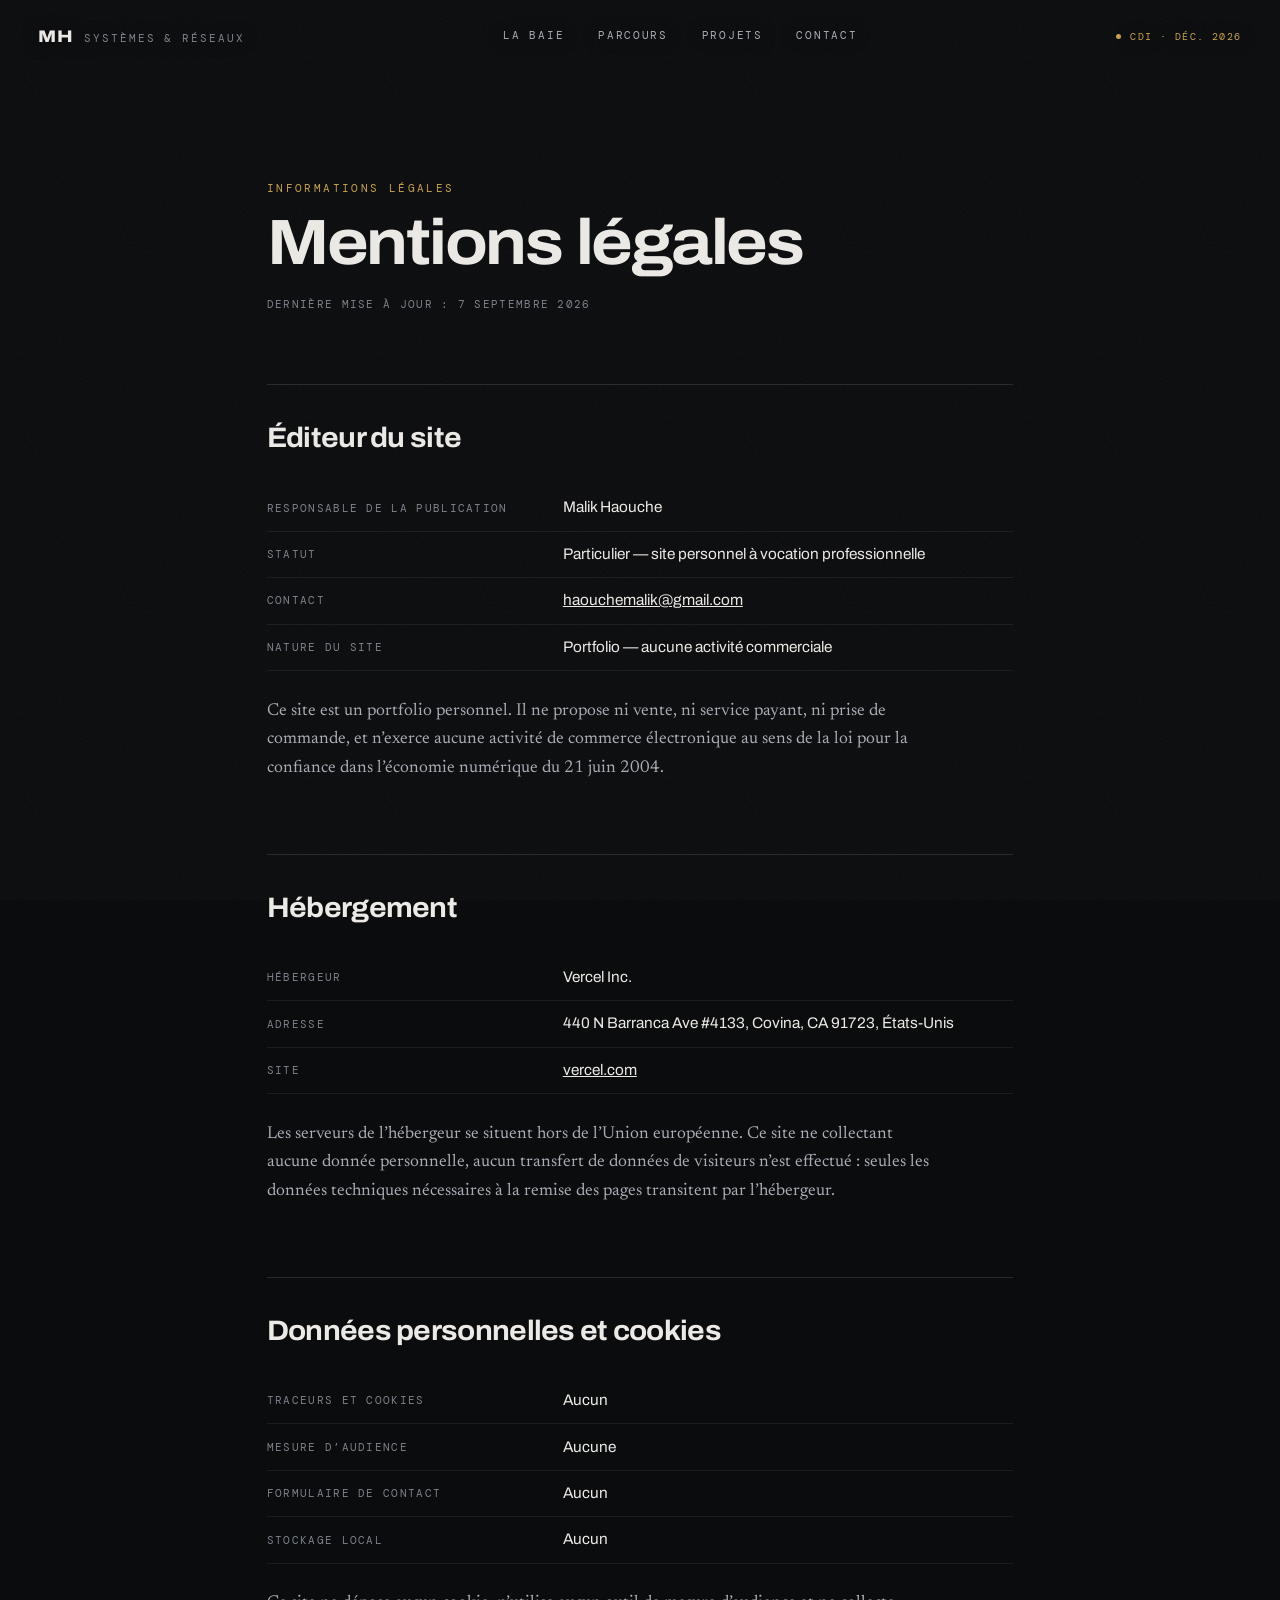
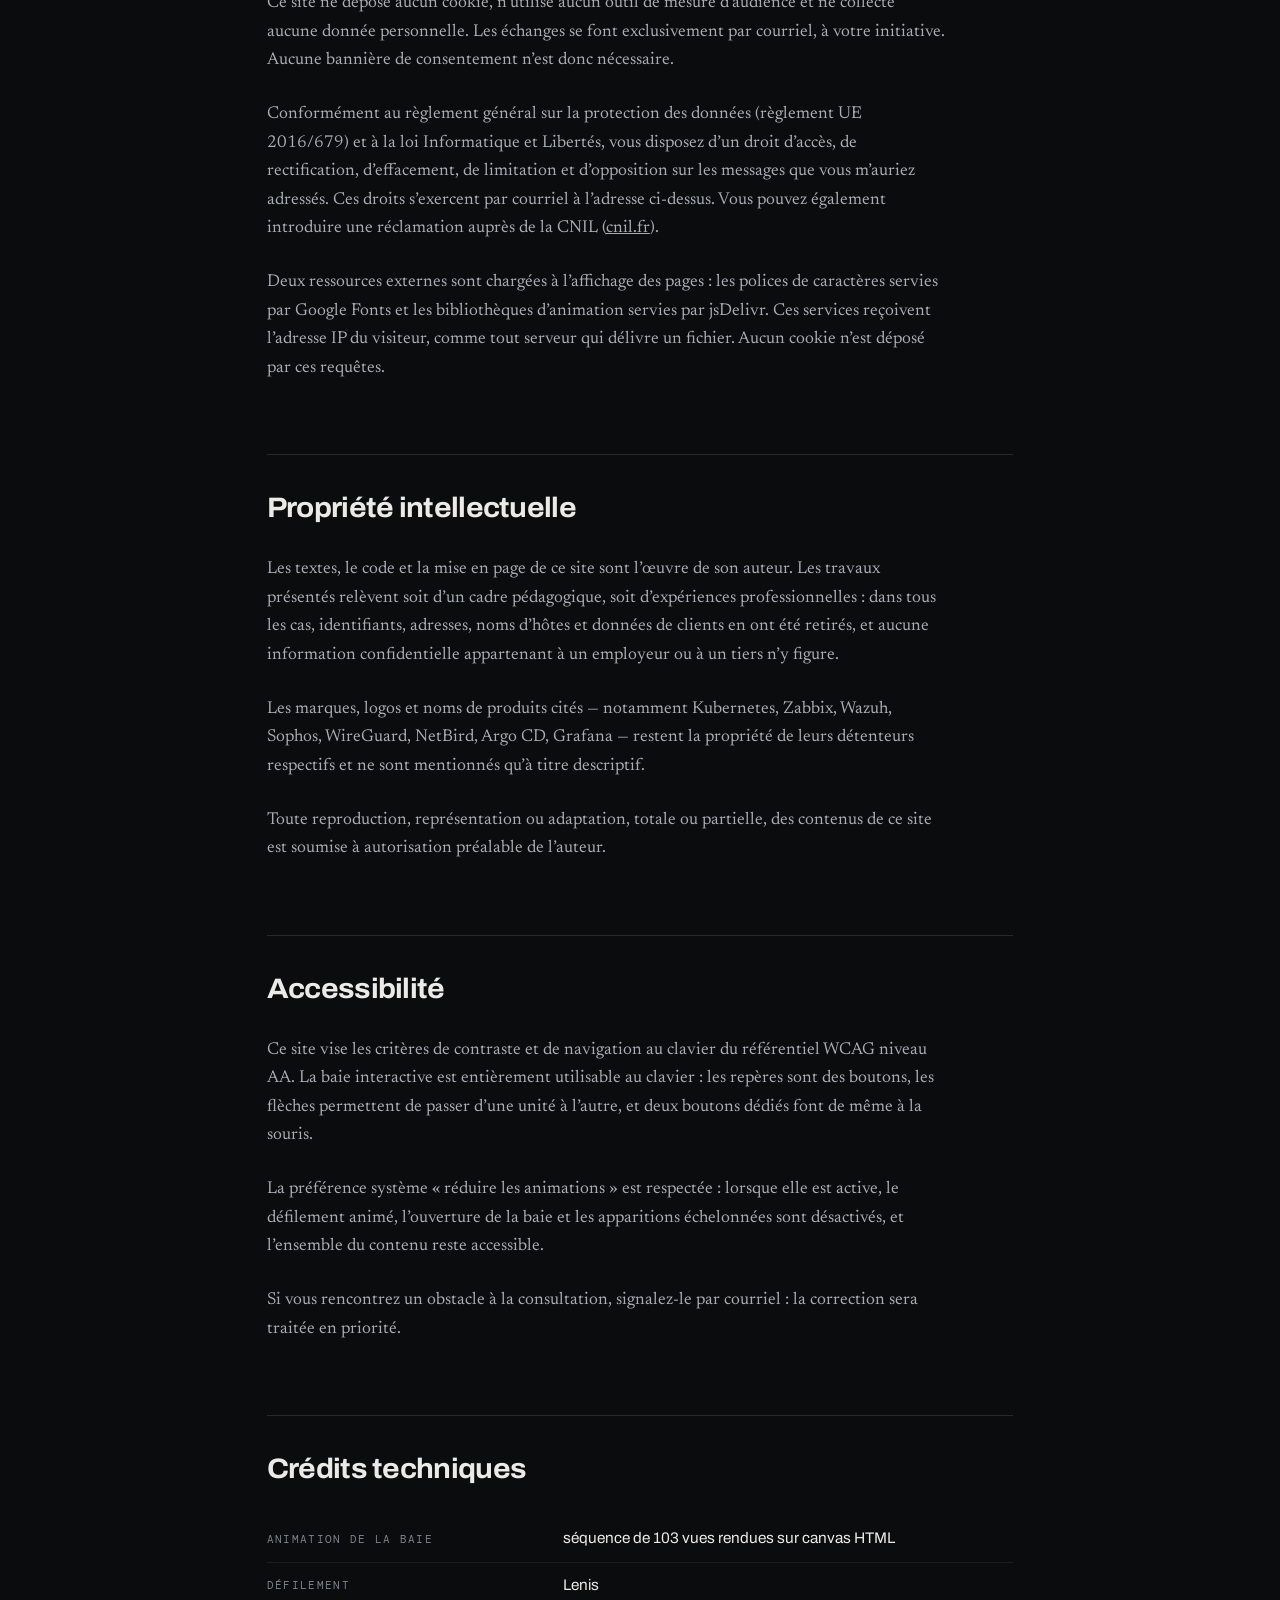
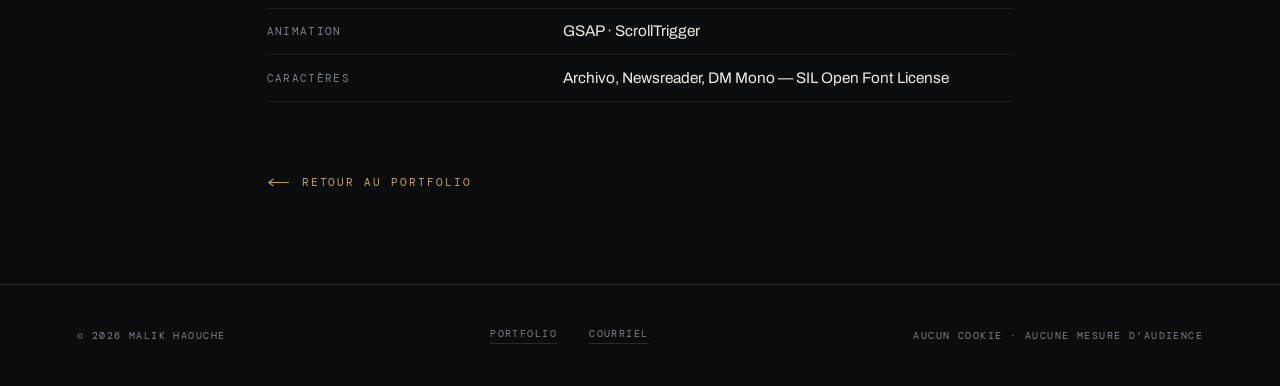
==== mentions-legales.html @ d9f3cfeb "portefolio" ====
<!DOCTYPE html>
<html lang="fr">
<head>
<meta charset="utf-8">
<meta name="viewport" content="width=device-width, initial-scale=1">
<title>Mentions légales — Malik Haouche</title>
<meta name="description" content="Mentions légales, hébergement, données personnelles, propriété intellectuelle et accessibilité du portfolio de Malik Haouche.">
<meta name="theme-color" content="#0B0C0E">
<meta name="robots" content="index, follow">

<link rel="preconnect" href="https://fonts.googleapis.com">
<link rel="preconnect" href="https://fonts.gstatic.com" crossorigin>
<link href="https://fonts.googleapis.com/css2?family=Archivo:wdth,wght@62..125,400..800&family=DM+Mono:wght@300;400;500&family=Newsreader:ital,opsz,wght@0,6..72,300..500;1,6..72,300..400&display=swap" rel="stylesheet">
<link rel="stylesheet" href="css/style.css">
</head>
<body>

<header class="site-header">
  <a class="logo" href="index.html">
    <span class="logo-mark">MH</span>
    <span class="logo-text">Systèmes &amp; réseaux</span>
  </a>
  <nav class="site-nav">
    <a href="index.html#baie">La baie</a>
    <a href="index.html#parcours">Parcours</a>
    <a href="index.html#projets">Projets</a>
    <a href="index.html#contact">Contact</a>
  </nav>
  <span class="availability"><i></i>CDI · déc.&nbsp;2026</span>
</header>

<main class="legal-page">
  <span class="section-label">Informations légales</span>
  <h1 class="legal-title">Mentions légales</h1>
  <p class="legal-updated">Dernière mise à jour : 7 septembre 2026</p>

  <section class="legal-block" id="editeur">
    <h2>Éditeur du site</h2>
    <dl class="legal-rows">
      <div><dt>Responsable de la publication</dt><dd>Malik Haouche</dd></div>
      <div><dt>Statut</dt><dd>Particulier — site personnel à vocation professionnelle</dd></div>
      <div><dt>Contact</dt><dd><a href="mailto:haouchemalik@gmail.com">haouchemalik@gmail.com</a></dd></div>
      <div><dt>Nature du site</dt><dd>Portfolio — aucune activité commerciale</dd></div>
    </dl>
    <p>
      Ce site est un portfolio personnel. Il ne propose ni vente, ni service
      payant, ni prise de commande, et n’exerce aucune activité de commerce
      électronique au sens de la loi pour la confiance dans l’économie
      numérique du 21 juin 2004.
    </p>
  </section>

  <!-- À CORRIGER SI VOUS N'HÉBERGEZ PAS SUR VERCEL : la loi impose de
       nommer l'hébergeur réel, avec sa raison sociale et son adresse. -->
  <section class="legal-block" id="hebergement">
    <h2>Hébergement</h2>
    <dl class="legal-rows">
      <div><dt>Hébergeur</dt><dd>Vercel Inc.</dd></div>
      <div><dt>Adresse</dt><dd>440 N Barranca Ave #4133, Covina, CA 91723, États-Unis</dd></div>
      <div><dt>Site</dt><dd><a href="https://vercel.com" target="_blank" rel="noopener">vercel.com</a></dd></div>
    </dl>
    <p>
      Les serveurs de l’hébergeur se situent hors de l’Union européenne. Ce
      site ne collectant aucune donnée personnelle, aucun transfert de données
      de visiteurs n’est effectué : seules les données techniques nécessaires
      à la remise des pages transitent par l’hébergeur.
    </p>
  </section>

  <section class="legal-block" id="donnees">
    <h2>Données personnelles et cookies</h2>
    <dl class="legal-rows">
      <div><dt>Traceurs et cookies</dt><dd>Aucun</dd></div>
      <div><dt>Mesure d’audience</dt><dd>Aucune</dd></div>
      <div><dt>Formulaire de contact</dt><dd>Aucun</dd></div>
      <div><dt>Stockage local</dt><dd>Aucun</dd></div>
    </dl>
    <p>
      Ce site ne dépose aucun cookie, n’utilise aucun outil de mesure
      d’audience et ne collecte aucune donnée personnelle. Les échanges se font
      exclusivement par courriel, à votre initiative.
      Aucune bannière de consentement n’est donc nécessaire.
    </p>
    <p>
      Conformément au règlement général sur la protection des données
      (règlement UE 2016/679) et à la loi Informatique et Libertés, vous
      disposez d’un droit d’accès, de rectification, d’effacement, de
      limitation et d’opposition sur les messages que vous m’auriez adressés.
      Ces droits s’exercent par courriel à l’adresse ci-dessus. Vous pouvez
      également introduire une réclamation auprès de la CNIL
      (<a href="https://www.cnil.fr" target="_blank" rel="noopener">cnil.fr</a>).
    </p>
    <p>
      Deux ressources externes sont chargées à l’affichage des pages : les
      polices de caractères servies par Google Fonts et les bibliothèques
      d’animation servies par jsDelivr. Ces services reçoivent l’adresse IP du
      visiteur, comme tout serveur qui délivre un fichier. Aucun cookie n’est
      déposé par ces requêtes.
    </p>
  </section>

  <section class="legal-block" id="propriete">
    <h2>Propriété intellectuelle</h2>
    <p>
      Les textes, le code et la mise en page de ce site sont l’œuvre de son
      auteur. Les travaux présentés relèvent soit d’un cadre pédagogique, soit
      d’expériences professionnelles : dans tous les cas, identifiants,
      adresses, noms d’hôtes et données de clients en ont été retirés, et
      aucune information confidentielle appartenant à un employeur ou à un
      tiers n’y figure.
    </p>
    <p>
      Les marques, logos et noms de produits cités — notamment Kubernetes,
      Zabbix, Wazuh, Sophos, WireGuard, NetBird, Argo CD, Grafana — restent la
      propriété de leurs détenteurs respectifs et ne sont mentionnés qu’à
      titre descriptif.
    </p>
    <p>
      Toute reproduction, représentation ou adaptation, totale ou partielle,
      des contenus de ce site est soumise à autorisation préalable de l’auteur.
    </p>
  </section>

  <section class="legal-block" id="accessibilite">
    <h2>Accessibilité</h2>
    <p>
      Ce site vise les critères de contraste et de navigation au clavier du
      référentiel WCAG niveau AA. La baie interactive est entièrement
      utilisable au clavier : les repères sont des boutons, les flèches
      permettent de passer d’une unité à l’autre, et deux boutons dédiés font
      de même à la souris.
    </p>
    <p>
      La préférence système « réduire les animations » est respectée : lorsque
      elle est active, le défilement animé, l’ouverture de la baie et les
      apparitions échelonnées sont désactivés, et l’ensemble du contenu reste
      accessible.
    </p>
    <p>
      Si vous rencontrez un obstacle à la consultation, signalez-le par
      courriel : la correction sera traitée en priorité.
    </p>
  </section>

  <section class="legal-block" id="credits">
    <h2>Crédits techniques</h2>
    <dl class="legal-rows">
      <div><dt>Animation de la baie</dt><dd>séquence de 103 vues rendues sur canvas HTML</dd></div>
      <div><dt>Défilement</dt><dd>Lenis</dd></div>
      <div><dt>Animation</dt><dd>GSAP · ScrollTrigger</dd></div>
      <div><dt>Caractères</dt><dd>Archivo, Newsreader, DM Mono — SIL Open Font License</dd></div>
    </dl>
  </section>

  <a class="legal-back" href="index.html">
    <svg viewBox="0 0 24 10" width="22" height="9" aria-hidden="true">
      <path d="M24 5H2M7 1L2 5L7 9" fill="none" stroke="currentColor" stroke-width="1.3"/>
    </svg>
    Retour au portfolio
  </a>
</main>

<footer class="site-footer">
  <span>© 2026 Malik Haouche</span>
  <div class="footer-links">
    <a href="index.html">Portfolio</a>
    <a href="mailto:haouchemalik@gmail.com">Courriel</a>
  </div>
  <span>Aucun cookie · aucune mesure d’audience</span>
</footer>

<div class="grain" aria-hidden="true"></div>
</body>
</html>
---- css/style.css ----
/* ═══════════════════════════════════════════════════════════════════
   Malik Haouche — portfolio
   Direction : salle sombre, baie éclairée. Encre de nuit, laiton des
   poignées, typographie éditoriale suisse.

   Note de performance : aucun `mix-blend-mode` et aucun `clip-path`
   animé sur cette page. Les deux forcent le compositeur à refabriquer
   une couche plein écran à chaque image de défilement — c'était la
   cause principale des saccades. Tout ce qui bouge ici ne touche que
   `transform` et `opacity`.
   ═══════════════════════════════════════════════════════════════════ */

/* ── Jetons ──────────────────────────────────────────────────────────
   Les vues de la baie ne sont pas étalonnées à l'encodage : un gamma
   écraserait le détail. La vidéo est déjà tournée sur fond sombre, elle
   s'accorde donc telle quelle. Seul reste --scrim, le voile latéral qui
   rend le texte lisible par-dessus. Il est peint une fois, jamais
   pendant le défilement.                                               */
:root {
  --bg:        #0B0C0E;
  --bg-2:      #101317;
  --bg-3:      #171B20;

  --fg:        #ECEAE6;
  --fg-2:      #A9AEB6;
  --fg-3:      #7C828B;
  --rule:      rgba(236, 234, 230, .13);
  --rule-soft: rgba(236, 234, 230, .07);

  /* Laiton, pris sur les poignées et la grille de la baie */
  --brass:     #C9A24E;
  --brass-dim: rgba(201, 162, 78, .32);

  --marquee:   rgba(236, 234, 230, .055);
  --ghost:     rgba(236, 234, 230, .035);
  --hot-bg:    rgba(11, 12, 14, .55);
  --hot-line:  rgba(236, 234, 230, .45);
  --hot-fg:    #14100A;
  --grain-a:   .045;
  --scrim:     11, 12, 14;
  --head-shadow: 0 1px 16px rgba(0, 0, 0, .8);

  --font-display: 'Archivo', 'Helvetica Neue', Helvetica, sans-serif;
  --font-ui:      'Archivo', 'Helvetica Neue', Helvetica, sans-serif;
  --font-body:    'Newsreader', Georgia, 'Times New Roman', serif;
  --font-mono:    'DM Mono', ui-monospace, 'SFMono-Regular', Menlo, monospace;

  --ease: cubic-bezier(.16, 1, .3, 1);
}

* { box-sizing: border-box; }

html { -webkit-text-size-adjust: 100%; background: var(--bg); }

body {
  margin: 0;
  background: var(--bg);
  color: var(--fg);
  font-family: var(--font-ui);
  font-size: 16px;
  line-height: 1.5;
  overflow-x: hidden;
  -webkit-font-smoothing: antialiased;
}

body.is-loading { overflow: hidden; height: 100vh; }

img { max-width: 100%; display: block; }
a { color: inherit; }

::selection { background: var(--brass); color: var(--hot-fg); }

:focus-visible {
  outline: 2px solid var(--brass);
  outline-offset: 3px;
  border-radius: 1px;
}

/* Grain — sans blend mode : une simple couche à faible opacité coûte une
   composition, un blend en coûte une par image de défilement. */
.grain {
  position: fixed;
  inset: 0;
  z-index: 88;
  pointer-events: none;
  opacity: var(--grain-a);
  background-image: url("data:image/svg+xml,%3Csvg xmlns='http://www.w3.org/2000/svg' width='180' height='180'%3E%3Cfilter id='n'%3E%3CfeTurbulence type='fractalNoise' baseFrequency='.8' numOctaves='3'/%3E%3C/filter%3E%3Crect width='180' height='180' filter='url(%23n)'/%3E%3C/svg%3E");
}

/* ═══════════════════ Éléments typographiques partagés ═══════════════ */

.section-label {
  display: block;
  font-family: var(--font-mono);
  font-size: .68rem;
  font-weight: 400;
  letter-spacing: .22em;
  text-transform: uppercase;
  color: var(--brass);
}

.section-heading {
  margin: .55em 0 .5em;
  font-family: var(--font-display);
  font-variation-settings: 'wdth' 108;
  font-weight: 700;
  font-size: clamp(2.1rem, 3.5vw, 4.1rem);
  line-height: .98;
  letter-spacing: -.028em;
  text-wrap: balance;
  color: var(--fg);
}

.section-body {
  margin: 0;
  font-family: var(--font-body);
  font-size: clamp(1.02rem, 1.15vw, 1.28rem);
  line-height: 1.58;
  color: var(--fg-2);
  max-width: 34ch;
}

.section-meta {
  margin: 1.6em 0 0;
  font-family: var(--font-mono);
  font-size: .7rem;
  letter-spacing: .09em;
  line-height: 1.9;
  color: var(--fg-3);
}

/* ═══════════════════════════ LOADER ═══════════════════════════ */

#loader {
  position: fixed;
  inset: 0;
  z-index: 100;
  background: var(--bg);
  display: flex;
  align-items: flex-end;
  justify-content: center;
  padding: 0 6vw 12vh;
  transition: opacity .9s var(--ease), visibility .9s;
}
#loader.done { opacity: 0; visibility: hidden; }

.loader-inner { width: min(560px, 100%); }

.loader-brand { display: flex; flex-direction: column; gap: .35rem; margin-bottom: 2.4rem; }
.loader-name {
  font-family: var(--font-display);
  font-variation-settings: 'wdth' 115;
  font-weight: 700;
  font-size: clamp(2rem, 5vw, 3.4rem);
  letter-spacing: -.03em;
  line-height: 1;
}
.loader-role {
  font-family: var(--font-mono);
  font-size: .7rem;
  letter-spacing: .2em;
  text-transform: uppercase;
  color: var(--fg-3);
}

.loader-track { height: 1px; background: var(--rule); overflow: hidden; }
#loader-bar { height: 100%; width: 0%; background: var(--brass); transition: width .25s linear; }

.loader-status {
  display: flex;
  justify-content: space-between;
  margin-top: .9rem;
  font-family: var(--font-mono);
  font-size: .66rem;
  letter-spacing: .16em;
  text-transform: uppercase;
  color: var(--fg-3);
}

/* ═══════════════════════════ HEADER ═══════════════════════════ */

#progress-rail {
  position: fixed;
  top: 0; left: 0; right: 0;
  height: 2px;
  z-index: 70;
  pointer-events: none;
}
#progress-fill {
  height: 100%;
  width: 100%;
  background: var(--brass);
  transform: scaleX(0);
  transform-origin: left;
}

.site-header {
  position: fixed;
  top: 0; left: 0; right: 0;
  z-index: 60;
  display: flex;
  align-items: center;
  justify-content: space-between;
  gap: 2rem;
  padding: 1.5rem 3vw;
  color: var(--fg);
  text-shadow: var(--head-shadow);
}

.logo { display: flex; align-items: baseline; gap: .7rem; text-decoration: none; }
.logo-mark {
  font-family: var(--font-display);
  font-variation-settings: 'wdth' 118;
  font-weight: 800;
  font-size: 1.05rem;
  letter-spacing: .02em;
}
.logo-text {
  font-family: var(--font-mono);
  font-size: .66rem;
  letter-spacing: .18em;
  text-transform: uppercase;
  color: var(--fg-3);
}

.site-nav { display: flex; gap: 2.1rem; }
.site-nav a {
  position: relative;
  font-family: var(--font-mono);
  font-size: .68rem;
  letter-spacing: .16em;
  text-transform: uppercase;
  text-decoration: none;
  color: var(--fg-2);
  padding-bottom: 3px;
  transition: color .4s var(--ease);
}
.site-nav a::after {
  content: '';
  position: absolute;
  left: 0; bottom: 0;
  width: 100%;
  height: 1px;
  background: var(--brass);
  transform: scaleX(0);
  transform-origin: right;
  transition: transform .5s var(--ease);
}
.site-nav a:hover,
.site-nav a.active { color: var(--fg); }
.site-nav a:hover::after,
.site-nav a.active::after { transform: scaleX(1); transform-origin: left; }

.availability {
  display: flex;
  align-items: center;
  gap: .55rem;
  font-family: var(--font-mono);
  font-size: .64rem;
  letter-spacing: .14em;
  text-transform: uppercase;
  color: var(--brass);
  white-space: nowrap;
}
.availability i {
  width: 5px; height: 5px;
  border-radius: 50%;
  background: currentColor;
  animation: pulse 2.6s var(--ease) infinite;
}
@keyframes pulse { 0%, 100% { opacity: 1; } 50% { opacity: .25; } }

/* ═══════════════════════════ HERO ═══════════════════════════ */

.hero-standalone {
  position: fixed;
  inset: 0;
  z-index: 45;
  background: var(--bg);
  display: flex;
  flex-direction: column;
  justify-content: center;
  padding: 0 6vw;
  will-change: opacity;
}

.hero-grid {
  position: absolute;
  inset: 0;
  pointer-events: none;
  background-image:
    linear-gradient(to right, var(--rule-soft) 1px, transparent 1px),
    linear-gradient(to bottom, var(--rule-soft) 1px, transparent 1px);
  background-size: 8.333vw 8.333vw;
  mask-image: radial-gradient(120% 90% at 50% 45%, #000 22%, transparent 76%);
  -webkit-mask-image: radial-gradient(120% 90% at 50% 45%, #000 22%, transparent 76%);
}

.hero-inner { position: relative; max-width: 1500px; width: 100%; margin: 0 auto; }
.hero-label { margin-bottom: 2.2rem; }

.hero-heading {
  margin: 0;
  font-family: var(--font-display);
  font-variation-settings: 'wdth' 116;
  font-weight: 800;
  font-size: clamp(2.4rem, 10.6vw, 10.5rem);
  line-height: .86;
  letter-spacing: -.045em;
}
.hero-line { display: block; white-space: nowrap; }
.hero-line-accent .hero-word > span { color: var(--brass); }

/* Le rideau qui masque le mot avant qu'il ne monte. Avec une interligne de
   .86, la boîte est plus courte que les glyphes : on la rouvre en padding et
   on la referme en marge négative, sinon accents et jambages sont rognés. */
.hero-word {
  display: inline-block;
  overflow: hidden;
  vertical-align: bottom;
  padding: .18em 0 .20em;
  margin: -.18em 0 -.20em;
}
/* margin-left uniforme plutôt que `+` (sélecteur de frère adjacent) : un
   <wbr> s'intercale entre les mots pour permettre un retour à la ligne sur
   petit écran, ce qui casse l'adjacence directe et annulerait l'espace. */
.hero-word { margin-left: .22em; }
.hero-line .hero-word:first-child { margin-left: 0; }
.hero-word > span { display: inline-block; }

.hero-tagline {
  margin: 2.6rem 0 0;
  max-width: 48ch;
  font-family: var(--font-body);
  font-size: clamp(1.05rem, 1.35vw, 1.42rem);
  line-height: 1.55;
  color: var(--fg-2);
}

.hero-foot {
  display: flex;
  flex-wrap: wrap;
  gap: 2.4rem;
  margin-top: 3rem;
  padding-top: 1.2rem;
  border-top: 1px solid var(--rule);
}
.hero-meta {
  font-family: var(--font-mono);
  font-size: .68rem;
  letter-spacing: .14em;
  text-transform: uppercase;
  color: var(--fg-3);
}

.scroll-cue {
  position: absolute;
  right: 6vw;
  bottom: 6vh;
  display: flex;
  flex-direction: column;
  align-items: center;
  gap: .9rem;
  color: var(--fg-3);
}
.scroll-cue span {
  font-family: var(--font-mono);
  font-size: .62rem;
  letter-spacing: .2em;
  text-transform: uppercase;
  writing-mode: vertical-rl;
}
.scroll-cue svg { animation: cue 2.8s var(--ease) infinite; }
@keyframes cue {
  0%, 100% { transform: translateY(0); opacity: .45; }
  50%      { transform: translateY(7px); opacity: 1; }
}

/* ═══════════════════════════ CANVAS ═══════════════════════════ */

/* La vidéo est en 16/9 et cadrée serré : le sujet touche les bords, il n'y
   a plus de marge où faire tenir du texte. La scène remplit donc la page
   en « cover », et la lisibilité vient du voile latéral ci-dessous plutôt
   que d'une zone laissée vide. */
/* La vidéo a son propre mur de studio, mesuré autour de #1E2027 : plus
   clair que la page. Il s'arrêtait net au bord du cadre et dessinait un
   rectangle. Plutôt que de le rogner — le sujet touche presque les bords —
   on fait monter le fond de la page à sa rencontre, puis on le dissout sur
   toute la largeur de l'écran. Le plateau jusqu'à 34 % maintient le ton
   jusqu'au bord de la scène, exactement là où se joue le raccord. */
.canvas-wrap {
  position: fixed;
  inset: 0;
  z-index: 10;
  overflow: hidden;
  background:
    radial-gradient(52% 82% at 50% 47%,
      rgba(34, 37, 45, .92) 0%,
      rgba(34, 37, 45, .86) 34%,
      rgba(34, 37, 45, .45) 62%,
      rgba(34, 37, 45, 0) 100%),
    var(--bg);
  opacity: 0;
  transform: scale(1.07);
  will-change: opacity, transform;
}
.canvas-wrap.off { visibility: hidden; }

/* La vidéo est de nouveau verticale : la baie occupe le tiers central de
   l'écran et laisse deux couloirs libres, où vit le texte. C'est la
   géométrie d'origine.

   Elle est affichée bien plus PETITE que sa définition native — 716 px de
   source pour ~483 px à l'écran sur 1600 — donc en réduction franche.
   Une réduction reste toujours nette ; c'est le réglage à préserver. */
.canvas-stage {
  position: absolute;
  top: 50%;
  left: 50%;
  transform: translate(-50%, -50%);
  height: 96vh;
  width: auto;
  aspect-ratio: 716 / 1280;
  /* Le fond de la vidéo (#0E0F14 → #3B383E) est celui de la page : un
     simple fondu des bords suffit à l'y poser, sans halo ni voile. */
  mask-image:
    linear-gradient(to right,  transparent 0, #000 13%, #000 87%, transparent 100%),
    linear-gradient(to bottom, transparent 0, #000 7%, #000 93%, transparent 100%);
  mask-composite: intersect;
  -webkit-mask-image:
    linear-gradient(to right,  transparent 0, #000 13%, #000 87%, transparent 100%),
    linear-gradient(to bottom, transparent 0, #000 7%, #000 93%, transparent 100%);
  -webkit-mask-composite: source-in;
}

/* Vignette légère : elle assoit la scène sans rien masquer. */
.canvas-stage::after {
  content: '';
  position: absolute;
  inset: 0;
  pointer-events: none;
  background: radial-gradient(96% 90% at 50% 48%,
    rgba(var(--scrim), 0) 62%,
    rgba(var(--scrim), .38) 100%);
}

#canvas { display: block; width: 100%; height: 100%; }

#dark-overlay {
  position: fixed;
  inset: 0;
  z-index: 20;
  background: var(--bg);
  opacity: 0;
  pointer-events: none;
  will-change: opacity;
}
#dark-overlay.off { visibility: hidden; }

/* ═══════════════════════════ MARQUEE ═══════════════════════════ */

/* Placés hors de la bande centrale : le texte des sections est centré
   verticalement, les bandeaux vivent au-dessus et en dessous de lui. */
.marquee-wrap {
  position: fixed;
  top: 4%;
  left: 0;
  z-index: 15;
  width: 100%;
  overflow: hidden;
  opacity: 0;
  pointer-events: none;
  white-space: nowrap;
}
.marquee-low { top: auto; bottom: 4%; }
.marquee-text {
  display: inline-block;
  font-family: var(--font-display);
  font-variation-settings: 'wdth' 120;
  font-weight: 800;
  /* Assez petit pour qu'un cycle entier tienne à l'écran : à 10vw on
     ne lisait qu'un fragment de la phrase. */
  font-size: 5.4vw;
  line-height: 1;
  letter-spacing: -.01em;
  text-transform: uppercase;
  color: var(--marquee);
  will-change: transform;
}
.marquee-wrap.off { visibility: hidden; }

/* ═══════════════════════ SECTIONS DE SCROLL ═══════════════════════ */

#scroll-container { position: relative; z-index: 30; height: 900vh; }

.scroll-section {
  position: absolute;
  left: 0;
  width: 100%;
  height: 100vh;
  display: flex;
  align-items: center;
  transform: translateY(-50%);
  pointer-events: none;
}
.scroll-section a { pointer-events: auto; }

/* Zones latérales : la baie occupe le tiers central de l'écran. */
.align-left  { padding-left: 6vw;  padding-right: 66vw; }
.align-right { padding-left: 66vw; padding-right: 6vw; text-align: right; }
.align-left  .section-inner,
.align-right .section-inner { max-width: 30vw; }
.align-right .section-body { margin-left: auto; }

/* Fenêtre peu large : la baie prend proportionnellement plus de place. */
@media (max-aspect-ratio: 3/2) {
  .align-left  { padding-right: 70vw; }
  .align-right { padding-left: 70vw; }
  .align-left .section-inner,
  .align-right .section-inner { max-width: 26vw; }
}

.cta-button {
  display: inline-flex;
  align-items: center;
  gap: .9rem;
  margin-top: 2.4rem;
  padding: .95rem 1.7rem;
  border: 1px solid var(--brass);
  border-radius: 999px;
  font-family: var(--font-mono);
  font-size: .7rem;
  letter-spacing: .18em;
  text-transform: uppercase;
  text-decoration: none;
  color: var(--brass);
  transition: background .45s var(--ease), color .45s var(--ease);
}
.cta-button:hover { background: var(--brass); color: var(--hot-fg); }
.cta-button svg { transition: transform .45s var(--ease); }
.cta-button:hover svg { transform: translateX(5px); }

/* ─── Repères chiffrés ─── */

.section-stats { flex-direction: column; justify-content: center; padding: 0 6vw; }
.stats-head { width: 100%; max-width: 1400px; margin: 0 auto 3.5rem; }

.stats-grid {
  width: 100%;
  max-width: 1400px;
  margin: 0 auto;
  display: grid;
  grid-template-columns: repeat(4, 1fr);
  gap: 3vw;
}
.stat {
  display: flex;
  flex-direction: column;
  gap: .8rem;
  padding-top: 1.4rem;
  border-top: 1px solid var(--rule);
}
.stat-number {
  font-family: var(--font-display);
  font-variation-settings: 'wdth' 112;
  font-weight: 700;
  font-size: clamp(3rem, 6.6vw, 7rem);
  line-height: .9;
  letter-spacing: -.04em;
  font-variant-numeric: tabular-nums;
  color: var(--brass);
}
.stat-label {
  font-family: var(--font-mono);
  font-size: .74rem;
  letter-spacing: .1em;
  text-transform: uppercase;
  color: var(--fg);
}
.stat-label em {
  display: block;
  margin-top: .7rem;
  font-family: var(--font-body);
  font-style: italic;
  font-size: .95rem;
  letter-spacing: 0;
  text-transform: none;
  line-height: 1.45;
  color: var(--fg-3);
}

/* ═══════════════════════════ PAGE ═══════════════════════════ */

#page { position: relative; z-index: 40; background: var(--bg); }

.chapter {
  position: relative;
  padding: 15vh 6vw;
  max-width: 1560px;
  margin: 0 auto;
}
.chapter-tight { padding-top: 11vh; }

.chapter-alt {
  max-width: none;
  background: var(--bg-2);
  border-top: 1px solid var(--rule-soft);
  border-bottom: 1px solid var(--rule-soft);
  padding-left: max(6vw, calc((100vw - 1560px) / 2 + 6vw));
  padding-right: max(6vw, calc((100vw - 1560px) / 2 + 6vw));
}

.chapter-head { max-width: 900px; margin-bottom: 6vh; }

.chapter-title {
  margin: .6rem 0 0;
  font-family: var(--font-display);
  font-variation-settings: 'wdth' 110;
  font-weight: 700;
  font-size: clamp(2.4rem, 6vw, 5.6rem);
  line-height: .95;
  letter-spacing: -.035em;
}

.chapter-lede {
  margin: 1.8rem 0 0;
  max-width: 52ch;
  font-family: var(--font-body);
  font-size: clamp(1.02rem, 1.25vw, 1.32rem);
  line-height: 1.6;
  color: var(--fg-2);
}

/* ═══════════════════ BAIE INTERACTIVE ═══════════════════ */

.rack-explorer {
  display: grid;
  grid-template-columns: minmax(0, 1fr) minmax(0, 1fr);
  gap: 4vw;
  align-items: start;
}

.rack-stage { position: sticky; top: 12vh; }

/* Le cadre a le ratio EXACT de l'image : cadre et image coïncident au pixel
   près, donc les repères posés en pourcentage tombent sur le bon
   équipement à toute taille d'écran.

   Il est dimensionné par sa HAUTEUR : l'image est verticale, la calant sur
   la largeur de la colonne elle ferait deux fois la hauteur de l'écran. */
/* Même traitement que la scène : le fond monte au ton du mur de la vidéo
   au bord du cadre, puis se dissout. Les rayons sont à 50 % de la boîte,
   pour que le dégradé atteigne zéro EXACTEMENT au bord — sinon il y serait
   tranché et redessinerait le rectangle qu'on cherche à effacer. */
.rack-frame { position: relative; width: fit-content; margin: 0 auto; }
.rack-frame::before {
  content: '';
  position: absolute;
  inset: -13% -30%;
  z-index: 0;
  pointer-events: none;
  background: radial-gradient(50% 50% at 50% 50%,
    rgba(34, 37, 45, .92) 0%,
    rgba(34, 37, 45, .86) 56%,
    rgba(34, 37, 45, .42) 78%,
    rgba(34, 37, 45, 0) 100%);
}

.rack-figure {
  position: relative;
  z-index: 1;
  height: min(74vh, 800px);
  width: auto;
  aspect-ratio: 716 / 1280;
}

#rack-image {
  width: 100%;
  height: 100%;
  object-fit: cover;
  mask-image:
    linear-gradient(to right,  transparent 0, #000 13%, #000 87%, transparent 100%),
    linear-gradient(to bottom, transparent 0, #000 7%, #000 93%, transparent 100%);
  mask-composite: intersect;
  -webkit-mask-image:
    linear-gradient(to right,  transparent 0, #000 13%, #000 87%, transparent 100%),
    linear-gradient(to bottom, transparent 0, #000 7%, #000 93%, transparent 100%);
  -webkit-mask-composite: source-in;
}

.rack-figure::after {
  content: '';
  position: absolute;
  inset: 0;
  z-index: 2;
  pointer-events: none;
  background: radial-gradient(96% 90% at 50% 48%,
    rgba(var(--scrim), 0) 62%,
    rgba(var(--scrim), .38) 100%);
}

.rack-hotspots { position: absolute; inset: 0; z-index: 3; }

.hotspot {
  --inv: 1;
  position: absolute;
  transform: translate(-50%, -50%) scale(var(--inv));
  width: 32px; height: 32px;
  padding: 0;
  border: 1px solid var(--hot-line);
  border-radius: 50%;
  background: var(--hot-bg);
  backdrop-filter: blur(2px);
  color: var(--fg);
  font-family: var(--font-mono);
  font-size: .6rem;
  cursor: pointer;
  display: grid;
  place-items: center;
  transition: background .4s var(--ease), border-color .4s var(--ease),
              color .4s var(--ease), opacity .5s var(--ease), transform .8s var(--ease);
}
.hotspot::before {
  content: '';
  position: absolute;
  inset: -9px;
  border: 1px solid var(--brass);
  border-radius: 50%;
  opacity: 0;
  transition: opacity .5s var(--ease);
}
.hotspot:hover { background: var(--fg); border-color: var(--fg); color: var(--bg); }
.hotspot.is-active {
  background: var(--brass);
  border-color: var(--brass);
  color: var(--hot-fg);
}
.hotspot.is-active::before { opacity: 1; }

.rack-tools {
  display: flex;
  align-items: center;
  justify-content: space-between;
  gap: 1rem;
  margin-top: 1.8rem;
  min-height: 34px;
}
/* Navigation d'une unité à l'autre — de vrais boutons, pas des touches
   décoratives. */
.rack-nav { display: flex; align-items: center; gap: .5rem; }
.rack-step {
  display: grid;
  place-items: center;
  width: 38px; height: 38px;
  padding: 0;
  border: 1px solid var(--rule);
  border-radius: 50%;
  background: transparent;
  color: var(--fg-2);
  cursor: pointer;
  transition: color .4s var(--ease), border-color .4s var(--ease), background .4s var(--ease);
}
.rack-step:hover { color: var(--brass); border-color: var(--brass); background: var(--bg-3); }
.rack-step:active { transform: scale(.94); }

.rack-count {
  margin: 0 0 0 .7rem;
  font-family: var(--font-mono);
  font-size: .68rem;
  letter-spacing: .14em;
  color: var(--fg-3);
  font-variant-numeric: tabular-nums;
}
.rack-count b { color: var(--brass); font-weight: 400; }

.rack-hint {
  font-family: var(--font-mono);
  font-size: .62rem;
  letter-spacing: .14em;
  text-transform: uppercase;
  color: var(--fg-3);
}


/* ─── Fiche ─── */

.rack-panel { position: sticky; top: 11vh; min-height: 60vh; }

.panel-head {
  display: flex;
  align-items: baseline;
  gap: 1.2rem;
  padding-bottom: 1.1rem;
  border-bottom: 1px solid var(--rule);
}
.panel-idx {
  font-family: var(--font-display);
  font-variation-settings: 'wdth' 112;
  font-weight: 700;
  font-size: clamp(2.6rem, 5vw, 4.6rem);
  line-height: .8;
  letter-spacing: -.04em;
  color: var(--brass);
}
.panel-u {
  font-family: var(--font-mono);
  font-size: .68rem;
  letter-spacing: .2em;
  color: var(--fg-3);
}

.panel-title {
  margin: 1.6rem 0 0;
  font-family: var(--font-display);
  font-variation-settings: 'wdth' 108;
  font-weight: 700;
  font-size: clamp(1.6rem, 2.6vw, 2.5rem);
  line-height: 1.02;
  letter-spacing: -.028em;
}
.panel-role {
  margin: 1rem 0 0;
  font-family: var(--font-body);
  font-size: clamp(1rem, 1.15vw, 1.2rem);
  line-height: 1.55;
  color: var(--fg-2);
  max-width: 46ch;
}

.panel-caption {
  margin: 2.2rem 0 0;
  padding-top: 1.3rem;
  border-top: 1px solid var(--rule-soft);
  font-family: var(--font-mono);
  font-size: .7rem;
  letter-spacing: .06em;
  line-height: 1.7;
  color: var(--fg-3);
  max-width: 52ch;
}

.panel-rows { margin: 1.5rem 0 0; list-style: none; padding: 0; }
.panel-rows li {
  display: grid;
  grid-template-columns: 1fr auto auto;
  align-items: center;
  gap: 1.2rem;
  padding: .74rem 0;
  border-bottom: 1px solid var(--rule-soft);
}
.row-name { font-size: .95rem; color: var(--fg); }
.row-level {
  font-family: var(--font-mono);
  font-size: .64rem;
  letter-spacing: .13em;
  text-transform: uppercase;
  color: var(--fg-3);
  white-space: nowrap;
}
.meter { display: flex; gap: 3px; }
.meter i { width: 16px; height: 3px; background: var(--rule); border-radius: 2px; }
.meter i.on { background: var(--brass); }

.panel-note {
  margin: 1.8rem 0 0;
  font-family: var(--font-body);
  font-style: italic;
  font-size: 1rem;
  line-height: 1.55;
  color: var(--fg-3);
  max-width: 46ch;
}

.panel-formations { margin: 2rem 0 0; list-style: none; padding: 0; }
.panel-formations li { padding: 1rem 0; border-bottom: 1px solid var(--rule-soft); }
.pf-titre { font-size: .98rem; font-weight: 600; }
.pf-meta {
  display: flex;
  justify-content: space-between;
  gap: 1rem;
  margin-top: .35rem;
  font-family: var(--font-mono);
  font-size: .66rem;
  letter-spacing: .1em;
  color: var(--fg-3);
}

.panel-swap { animation: panelIn .6s var(--ease) both; }
@keyframes panelIn {
  from { opacity: 0; transform: translateY(16px); }
  to   { opacity: 1; transform: none; }
}

/* ═══════════════════════════ PARCOURS ═══════════════════════════ */

.timeline-wrap { position: relative; }
.timeline { list-style: none; margin: 0; padding: 0; }

.tl-item {
  position: relative;
  display: grid;
  grid-template-columns: 190px 48px minmax(0, 1fr);
  gap: 0 2vw;
  padding: 5vh 0;
}

/* Chiffre fantôme : de la profondeur sans rien ajouter à lire. */
.tl-ghost {
  position: absolute;
  right: 0;
  top: 3vh;
  font-family: var(--font-display);
  font-variation-settings: 'wdth' 118;
  font-weight: 800;
  font-size: clamp(6rem, 13vw, 14rem);
  line-height: .8;
  letter-spacing: -.05em;
  color: var(--ghost);
  pointer-events: none;
  user-select: none;
}

/* Le rail : une ligne continue derrière tous les postes, doublée d'un
   remplissage laiton qui descend au fil du défilement. */
.tl-rail { position: relative; }
.tl-rail::before {
  content: '';
  position: absolute;
  left: 50%; top: 0; bottom: -5vh;
  width: 1px;
  background: var(--rule);
  transform: translateX(-50%);
}
.tl-item:last-child .tl-rail::before { bottom: auto; height: 4rem; }
.tl-dot {
  position: absolute;
  left: 50%; top: .5rem;
  width: 11px; height: 11px;
  border-radius: 50%;
  border: 1px solid var(--brass);
  background: var(--bg);
  transform: translateX(-50%) scale(.55);
  opacity: .45;
  transition: transform .7s var(--ease), opacity .7s var(--ease), background .7s var(--ease);
}
.tl-item.lit .tl-dot { transform: translateX(-50%) scale(1); opacity: 1; background: var(--brass); }

#tl-fill {
  position: absolute;
  left: calc(190px + 2vw + 24px);
  top: 5vh;
  width: 1px;
  background: linear-gradient(to bottom, var(--brass), rgba(201, 162, 78, .3));
  transform-origin: top;
  transform: scaleY(0);
  will-change: transform;
}

.tl-when { display: flex; flex-direction: column; gap: .9rem; padding-top: .1rem; }
.tl-years {
  font-family: var(--font-display);
  font-variation-settings: 'wdth' 104;
  font-weight: 700;
  font-size: clamp(1.5rem, 2.2vw, 2.1rem);
  line-height: 1;
  letter-spacing: -.03em;
}
.tl-months {
  font-family: var(--font-mono);
  font-size: .64rem;
  letter-spacing: .12em;
  text-transform: uppercase;
  color: var(--fg-3);
}
.tl-badge {
  align-self: flex-start;
  display: flex;
  align-items: center;
  gap: .45rem;
  padding: .3rem .7rem;
  border: 1px solid var(--brass);
  border-radius: 999px;
  font-family: var(--font-mono);
  font-size: .58rem;
  letter-spacing: .16em;
  text-transform: uppercase;
  color: var(--brass);
}
.tl-badge i {
  width: 4px; height: 4px;
  border-radius: 50%;
  background: currentColor;
  animation: pulse 2.6s var(--ease) infinite;
}

.tl-org {
  margin: 0;
  font-family: var(--font-display);
  font-variation-settings: 'wdth' 114;
  font-weight: 800;
  font-size: clamp(2.4rem, 5.4vw, 4.6rem);
  line-height: .88;
  letter-spacing: -.045em;
  transition: color .5s var(--ease);
}
.tl-item:hover .tl-org { color: var(--brass); }

.tl-role {
  margin: .9rem 0 0;
  font-family: var(--font-mono);
  font-size: .72rem;
  letter-spacing: .1em;
  text-transform: uppercase;
  color: var(--fg-3);
}
.tl-resume {
  margin: 1.6rem 0 0;
  max-width: 58ch;
  font-family: var(--font-body);
  font-size: clamp(1.08rem, 1.35vw, 1.38rem);
  line-height: 1.55;
  color: var(--fg-2);
}
.tl-facts {
  counter-reset: fact;
  margin: 2rem 0 0;
  padding: 0;
  list-style: none;
  max-width: 66ch;
  border-top: 1px solid var(--rule-soft);
}
.tl-facts li {
  display: grid;
  grid-template-columns: 2.4rem 1fr;
  gap: 1rem;
  padding: .8rem 0;
  border-bottom: 1px solid var(--rule-soft);
  font-size: .95rem;
  line-height: 1.55;
  color: var(--fg-2);
}
.tl-facts li::before {
  content: counter(fact, decimal-leading-zero);
  counter-increment: fact;
  font-family: var(--font-mono);
  font-size: .64rem;
  letter-spacing: .1em;
  color: var(--brass);
  padding-top: .25rem;
}

.tl-stack { display: flex; flex-wrap: wrap; gap: .5rem; margin: 1.8rem 0 0; }
.tl-stack span {
  padding: .34rem .8rem;
  border: 1px solid var(--rule);
  border-radius: 999px;
  font-family: var(--font-mono);
  font-size: .64rem;
  letter-spacing: .08em;
  color: var(--fg-3);
  transition: border-color .4s var(--ease), color .4s var(--ease);
}
.tl-item:hover .tl-stack span { border-color: var(--brass-dim); color: var(--fg-2); }

/* Bandeau des langues — sorti du pied de page */
.langs-strip {
  display: grid;
  grid-template-columns: 190px minmax(0, 1fr);
  gap: 0 2vw;
  margin-top: 3vh;
  padding-top: 3vh;
  border-top: 1px solid var(--rule);
}
.langs-strip > .section-label { padding-top: .35rem; }
.langs { display: flex; flex-wrap: wrap; gap: 3.5rem; margin: 0; }
.langs div { display: flex; flex-direction: column; gap: .4rem; }
.langs dt {
  font-family: var(--font-display);
  font-variation-settings: 'wdth' 106;
  font-weight: 700;
  font-size: 1.5rem;
  letter-spacing: -.02em;
}
.langs dd {
  margin: 0;
  font-family: var(--font-mono);
  font-size: .66rem;
  letter-spacing: .12em;
  text-transform: uppercase;
  color: var(--fg-3);
}

/* ═══════════════════════════ HIGH LIGHT ═══════════════════════════ */

.hl-body { max-width: 1560px; margin: 0 auto; }
.hl-mine {
  max-width: 62ch;
  margin: 0 0 7vh;
  font-family: var(--font-body);
  font-size: clamp(1.08rem, 1.35vw, 1.42rem);
  line-height: 1.6;
  color: var(--fg);
}

.pillars { display: grid; grid-template-columns: repeat(4, 1fr); border-top: 1px solid var(--rule); }
.pillar { padding: 2.6rem 2rem 3rem 0; border-right: 1px solid var(--rule); }
.pillar:last-child { border-right: 0; }
.pillar:not(:first-child) { padding-left: 2rem; }
.pillar-idx {
  display: block;
  font-family: var(--font-mono);
  font-size: .66rem;
  letter-spacing: .2em;
  color: var(--brass);
}
.pillar h3 {
  margin: 1.2rem 0 0;
  font-family: var(--font-display);
  font-variation-settings: 'wdth' 106;
  font-weight: 600;
  font-size: 1.32rem;
  letter-spacing: -.02em;
}
.pillar p { margin: .9rem 0 0; font-family: var(--font-body); font-size: 1rem; line-height: 1.5; color: var(--fg-2); }
.pillar-items {
  font-family: var(--font-mono) !important;
  font-size: .66rem !important;
  letter-spacing: .08em;
  line-height: 1.9 !important;
  margin-top: 1.4rem !important;
  color: var(--fg-3) !important;
}

.pipeline { margin-top: 8vh; }
.pipe-row { display: flex; flex-wrap: wrap; margin: 1.8rem 0 0; padding: 0; list-style: none; }
.pipe-row li {
  position: relative;
  padding: 1rem 1.9rem 1rem 0;
  margin-right: 1.9rem;
  font-family: var(--font-mono);
  font-size: .82rem;
  letter-spacing: .06em;
  color: var(--fg-3);
}
.pipe-row li::after { content: '→'; position: absolute; right: 0; top: 1rem; opacity: .35; }
.pipe-row li:last-child { margin-right: 0; padding-right: 0; }
.pipe-row li:last-child::after { content: none; }
.pipe-row li.mine {
  color: var(--hot-fg);
  background: var(--brass);
  padding-left: 1.1rem;
  padding-right: 1.1rem;
  border-radius: 2px;
}
.pipe-note {
  margin: 2rem 0 0;
  max-width: 58ch;
  font-family: var(--font-body);
  font-size: 1.05rem;
  line-height: 1.55;
  color: var(--fg-2);
}
.pipe-note strong { color: var(--brass); font-weight: 400; }

/* ═══════════════════════════ TRAVAUX ═══════════════════════════ */

.works { border-top: 1px solid var(--rule); }
.work { border-bottom: 1px solid var(--rule); }
.work summary {
  display: grid;
  grid-template-columns: 1fr auto;
  align-items: end;
  gap: 2rem;
  padding: 3.4vh 0;
  cursor: pointer;
  list-style: none;
  transition: opacity .4s var(--ease);
}
.work summary::-webkit-details-marker { display: none; }
.work summary::marker { content: ''; }
.work summary:hover { opacity: .6; }

.work-kind {
  display: block;
  font-family: var(--font-mono);
  font-size: .66rem;
  letter-spacing: .18em;
  text-transform: uppercase;
  color: var(--brass);
}
.work-name {
  margin: .8rem 0 0;
  font-family: var(--font-display);
  font-variation-settings: 'wdth' 108;
  font-weight: 700;
  font-size: clamp(1.6rem, 3.4vw, 3rem);
  line-height: 1;
  letter-spacing: -.032em;
}
.work-open { position: relative; width: 22px; height: 22px; flex: none; margin-bottom: .6rem; }
.work-open::before,
.work-open::after {
  content: '';
  position: absolute;
  left: 0; top: 50%;
  width: 22px; height: 1px;
  background: var(--fg);
  transition: transform .45s var(--ease);
}
.work-open::after { transform: rotate(90deg); }
.work[open] .work-open::after { transform: rotate(0deg); }

.work-body { padding: 0 0 5vh; max-width: 74ch; animation: panelIn .5s var(--ease) both; }
.work-lede { margin: 0 0 2rem; font-family: var(--font-body); font-size: 1.2rem; line-height: 1.6; color: var(--fg); }
.work-body h4 {
  margin: 2.4rem 0 .8rem;
  font-family: var(--font-mono);
  font-size: .68rem;
  font-weight: 400;
  letter-spacing: .18em;
  text-transform: uppercase;
  color: var(--fg-3);
}
.work-body ul { margin: 0; padding: 0; list-style: none; }
.work-body ul li {
  position: relative;
  padding: .42rem 0 .42rem 1.6rem;
  font-size: .95rem;
  line-height: 1.6;
  color: var(--fg-2);
}
.work-body ul li::before {
  content: '';
  position: absolute;
  left: 0; top: .95em;
  width: 9px; height: 1px;
  background: var(--brass);
}
.work-note {
  margin: 2.2rem 0 0;
  padding-left: 1.2rem;
  border-left: 1px solid var(--brass);
  font-family: var(--font-body);
  font-style: italic;
  font-size: 1rem;
  line-height: 1.55;
  color: var(--fg-3);
}
.work-tags { margin: 2rem 0 0; font-family: var(--font-mono); font-size: .68rem; letter-spacing: .1em; color: var(--fg-3); }

/* ═══════════════════════════ DÉPÔTS ═══════════════════════════ */

.repos { list-style: none; margin: 0; padding: 0; border-top: 1px solid var(--rule); }
.repos a {
  display: grid;
  grid-template-columns: 240px 260px minmax(0, 1fr) 40px;
  align-items: center;
  gap: 2rem;
  padding: 2.5vh 1.2rem 2.5vh 0;
  border-bottom: 1px solid var(--rule);
  text-decoration: none;
  transition: background .45s var(--ease), padding-left .45s var(--ease);
}
.repos a:hover { background: var(--bg-3); padding-left: 1.2rem; }
.repo-name { font-family: var(--font-mono); font-size: 1rem; color: var(--fg); }
.repo-subject {
  font-family: var(--font-mono);
  font-size: .68rem;
  letter-spacing: .12em;
  text-transform: uppercase;
  color: var(--brass);
}
.repo-note { font-family: var(--font-body); font-size: 1.02rem; line-height: 1.45; color: var(--fg-2); }
.repo-arrow { justify-self: end; color: var(--fg-3); transition: transform .45s var(--ease), color .45s var(--ease); }
.repos a:hover .repo-arrow { transform: translateX(6px); color: var(--brass); }

/* ═══════════════════════════ CONTACT ═══════════════════════════ */

.chapter-contact { padding-top: 16vh; padding-bottom: 13vh; }

.contact-title {
  margin: 1.4rem 0 0;
  font-family: var(--font-display);
  font-variation-settings: 'wdth' 112;
  font-weight: 700;
  font-size: clamp(2.4rem, 7vw, 6.4rem);
  line-height: .93;
  letter-spacing: -.04em;
}
.contact-open {
  margin: 2.4rem 0 0;
  max-width: 46ch;
  font-family: var(--font-body);
  font-size: clamp(1.05rem, 1.3vw, 1.35rem);
  line-height: 1.6;
  color: var(--fg-2);
}
.contact-links {
  display: flex;
  flex-wrap: wrap;
  align-items: center;
  gap: 2.6rem;
  margin-top: 4.5rem;
  padding-top: 2.4rem;
  border-top: 1px solid var(--rule);
}
.contact-primary {
  display: inline-flex;
  align-items: center;
  gap: 1rem;
  font-family: var(--font-display);
  font-variation-settings: 'wdth' 104;
  font-weight: 600;
  font-size: clamp(1.3rem, 2.6vw, 2.3rem);
  letter-spacing: -.025em;
  text-decoration: none;
  color: var(--brass);
  transition: opacity .4s var(--ease);
}
.contact-primary:hover { opacity: .72; }
.contact-primary svg { transition: transform .45s var(--ease); }
.contact-primary:hover svg { transform: translateX(6px); }

.contact-links > a:not(.contact-primary) {
  font-family: var(--font-mono);
  font-size: .7rem;
  letter-spacing: .18em;
  text-transform: uppercase;
  text-decoration: none;
  color: var(--fg-2);
  padding-bottom: 3px;
  border-bottom: 1px solid var(--rule);
  transition: border-color .4s var(--ease), color .4s var(--ease);
}
.contact-links > a:not(.contact-primary):hover { border-color: var(--brass); color: var(--fg); }

.site-footer {
  display: flex;
  flex-wrap: wrap;
  justify-content: space-between;
  align-items: center;
  gap: 1.2rem 2rem;
  padding: 2.6rem 6vw;
  border-top: 1px solid var(--rule);
  font-family: var(--font-mono);
  font-size: .64rem;
  letter-spacing: .14em;
  text-transform: uppercase;
  color: var(--fg-3);
}
.site-footer a {
  text-decoration: none;
  border-bottom: 1px solid var(--rule);
  padding-bottom: 2px;
  transition: color .4s var(--ease), border-color .4s var(--ease);
}
.site-footer a:hover { color: var(--brass); border-color: var(--brass); }
.footer-links { display: flex; gap: 2rem; flex-wrap: wrap; }

/* ═══════════════════════ PAGE MENTIONS LÉGALES ═══════════════════════ */

.legal-page { max-width: 900px; margin: 0 auto; padding: 20vh 6vw 10vh; }
.legal-title {
  margin: 1rem 0 0;
  font-family: var(--font-display);
  font-variation-settings: 'wdth' 110;
  font-weight: 700;
  font-size: clamp(2.2rem, 5vw, 4.2rem);
  line-height: .96;
  letter-spacing: -.035em;
}
.legal-updated {
  margin: 1.4rem 0 0;
  font-family: var(--font-mono);
  font-size: .68rem;
  letter-spacing: .12em;
  text-transform: uppercase;
  color: var(--fg-3);
}
.legal-block { margin-top: 4.5rem; padding-top: 2rem; border-top: 1px solid var(--rule); }
.legal-block h2 {
  margin: 0;
  font-family: var(--font-display);
  font-variation-settings: 'wdth' 106;
  font-weight: 700;
  font-size: clamp(1.3rem, 2.2vw, 1.9rem);
  letter-spacing: -.025em;
}
.legal-rows { margin: 1.6rem 0 0; }
.legal-rows > div {
  display: grid;
  grid-template-columns: 280px minmax(0, 1fr);
  gap: 1rem;
  padding: .7rem 0;
  border-bottom: 1px solid var(--rule-soft);
}
.legal-rows dt {
  font-family: var(--font-mono);
  font-size: .68rem;
  letter-spacing: .12em;
  text-transform: uppercase;
  color: var(--fg-3);
  padding-top: .2rem;
}
.legal-rows dd { margin: 0; font-size: .96rem; color: var(--fg); }
.legal-block p {
  margin: 1.6rem 0 0;
  max-width: 68ch;
  font-family: var(--font-body);
  font-size: 1.08rem;
  line-height: 1.65;
  color: var(--fg-2);
}
.legal-back {
  display: inline-flex;
  align-items: center;
  gap: .8rem;
  margin-top: 4.5rem;
  font-family: var(--font-mono);
  font-size: .68rem;
  letter-spacing: .18em;
  text-transform: uppercase;
  text-decoration: none;
  color: var(--brass);
}
.legal-back svg { transition: transform .45s var(--ease); }
.legal-back:hover svg { transform: translateX(-5px); }

/* ═══════════════════════════ RÉVÉLATIONS ═══════════════════════════ */

.reveal { opacity: 0; transform: translateY(34px); }

/* ═══════════════════════════ RESPONSIVE ═══════════════════════════ */

@media (max-width: 1180px) {
  .rack-explorer { grid-template-columns: 1fr; gap: 5vh; }
  .rack-stage { position: static; }
  .rack-panel { position: static; min-height: 0; }
  .pillars { grid-template-columns: repeat(2, 1fr); }
  .pillar:nth-child(2n) { border-right: 0; }
  .pillar:nth-child(-n+2) { border-bottom: 1px solid var(--rule); }
  .tl-item { grid-template-columns: 150px 40px minmax(0, 1fr); }
  #tl-fill { left: calc(150px + 2vw + 20px); }
  .langs-strip { grid-template-columns: 150px minmax(0, 1fr); }
  .repos a { grid-template-columns: 200px 1fr 40px; }
  .repo-note { display: none; }
  .legal-rows > div { grid-template-columns: 210px minmax(0, 1fr); }
}

@media (max-width: 900px) {
  .stats-grid { grid-template-columns: repeat(2, 1fr); gap: 2.4rem 4vw; }
}

@media (max-width: 820px) {
  .site-header { padding: 1.1rem 5vw; gap: 1rem; }
  .site-nav, .logo-text { display: none; }

  .hero-standalone { padding: 0 5vw; }
  /* « sept métiers. » fait ~6,6 em de large : sur un téléphone étroit
     (~360 px et moins), même à ce clamp la ligne dépassait du cadre et
     le mot était tronqué. Le clamp réduit le risque ; le passage à la
     ligne juste après le protège complètement, quelle que soit la
     largeur réelle de l'appareil. */
  .hero-heading { font-size: clamp(1.7rem, 11.5vw, 5rem); }
  .hero-line { white-space: normal; }
  .hero-tagline { font-size: 1.02rem; }
  .scroll-cue { right: auto; left: 5vw; bottom: 4vh; flex-direction: row; align-items: center; }
  .scroll-cue span { writing-mode: horizontal-tb; }
  .scroll-cue svg { transform: rotate(-90deg) scale(.7); }

  /* La baie prend toute la largeur : le texte reprend le centre, posé sur un
     voile pleine largeur — pas une carte. */
  #scroll-container { height: 760vh; }
  .scroll-section { padding: 0 !important; text-align: left; }
  .align-left .section-inner,
  .align-right .section-inner { max-width: none; }
  .section-inner {
    width: 100%;
    padding: 24vh 6vw 8vh;
    background: linear-gradient(to bottom,
      rgba(var(--scrim), 0) 0%,
      rgba(var(--scrim), .86) 20%,
      rgba(var(--scrim), .96) 42%,
      rgba(var(--scrim), .99) 100%);
  }
  .align-right .section-body { margin-left: 0; }
  .section-heading { font-size: clamp(1.9rem, 8vw, 2.7rem); }
  .section-body { max-width: none; }
  /* Le voile de la scène est déjà vertical ; sur téléphone on le durcit,
     le texte y occupe toute la largeur. */
  /* Vidéo verticale sur écran vertical : elle se cale sur la largeur. */
  .canvas-stage { top: 50%; height: auto; width: 96vw; }
  /* La scène occupe presque toute la largeur : le plateau du halo doit
     s'étendre d'autant pour la rejoindre au bord. */
  .canvas-wrap {
    background:
      radial-gradient(96% 82% at 50% 47%,
        rgba(34, 37, 45, .92) 0%,
        rgba(34, 37, 45, .86) 50%,
        rgba(34, 37, 45, .42) 74%,
        rgba(34, 37, 45, 0) 100%),
      var(--bg);
  }
  .marquee-text { font-size: 11vw; }

  .chapter { padding: 9vh 6vw; }
  .chapter-alt { padding-left: 6vw; padding-right: 6vw; }
  .pillars { grid-template-columns: 1fr; }
  .pillar { border-right: 0; border-bottom: 1px solid var(--rule); padding-left: 0 !important; }

  .tl-item { grid-template-columns: 1fr; gap: 1.4rem; padding: 4vh 0; border-bottom: 1px solid var(--rule); }
  .tl-rail, #tl-fill { display: none; }
  .tl-when { flex-direction: row; align-items: center; gap: 1rem; flex-wrap: wrap; }
  .tl-ghost { font-size: 7rem; top: 1vh; }
  .langs-strip { grid-template-columns: 1fr; gap: 1.5rem; }
  .langs { gap: 2rem; }

  .repos a { grid-template-columns: 1fr 30px; gap: .6rem; }
  .repo-subject { grid-column: 1; }
  .contact-links { gap: 1.6rem; }
  .site-footer { padding: 2.2rem 6vw; }
  .footer-links { gap: 1.2rem; }
  .rack-hint { display: none; }
  .rack-tools { justify-content: center; }
  .rack-frame { width: 100%; max-width: 380px; }
  .rack-figure { height: auto; width: 100%; }
  /* 44 px : la cible tactile minimale recommandée (WCAG 2.5.5, Apple HIG),
     au lieu de la réduire davantage comme avant. Les repères les plus
     proches sur la baie restent à ~88 px l'un de l'autre une fois
     convertis en pixels à cette largeur — aucun risque de chevauchement. */
  .hotspot { width: 44px; height: 44px; font-size: .62rem; }
  .legal-page { padding-top: 15vh; }
  .legal-rows > div { grid-template-columns: 1fr; gap: .3rem; }
}

/* ═══════════════════════ MOUVEMENT RÉDUIT ═══════════════════════ */

@media (prefers-reduced-motion: reduce) {
  *, *::before, *::after {
    animation-duration: .001ms !important;
    animation-iteration-count: 1 !important;
    transition-duration: .001ms !important;
  }
  .reveal { opacity: 1; transform: none; }
  .canvas-wrap { opacity: 1; transform: none; }
  .scroll-cue svg, .availability i, .tl-badge i { animation: none; }
}
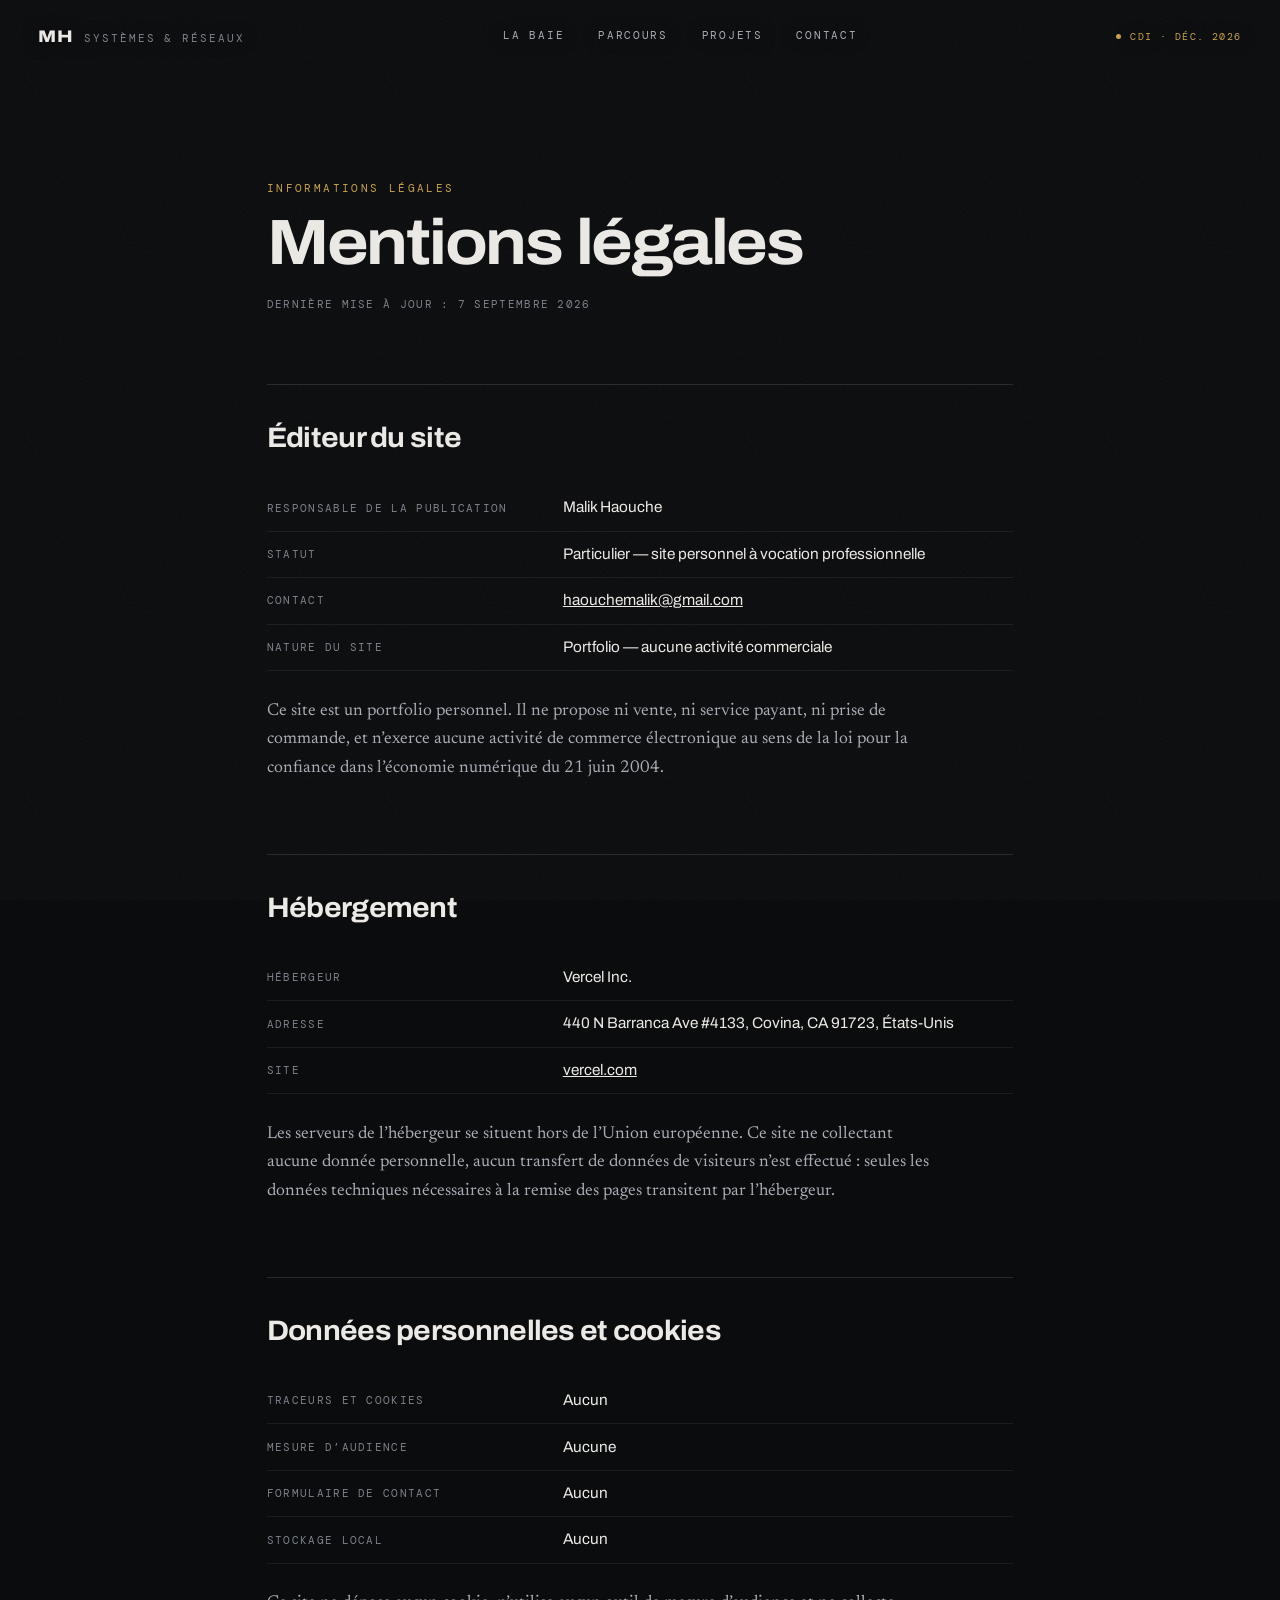
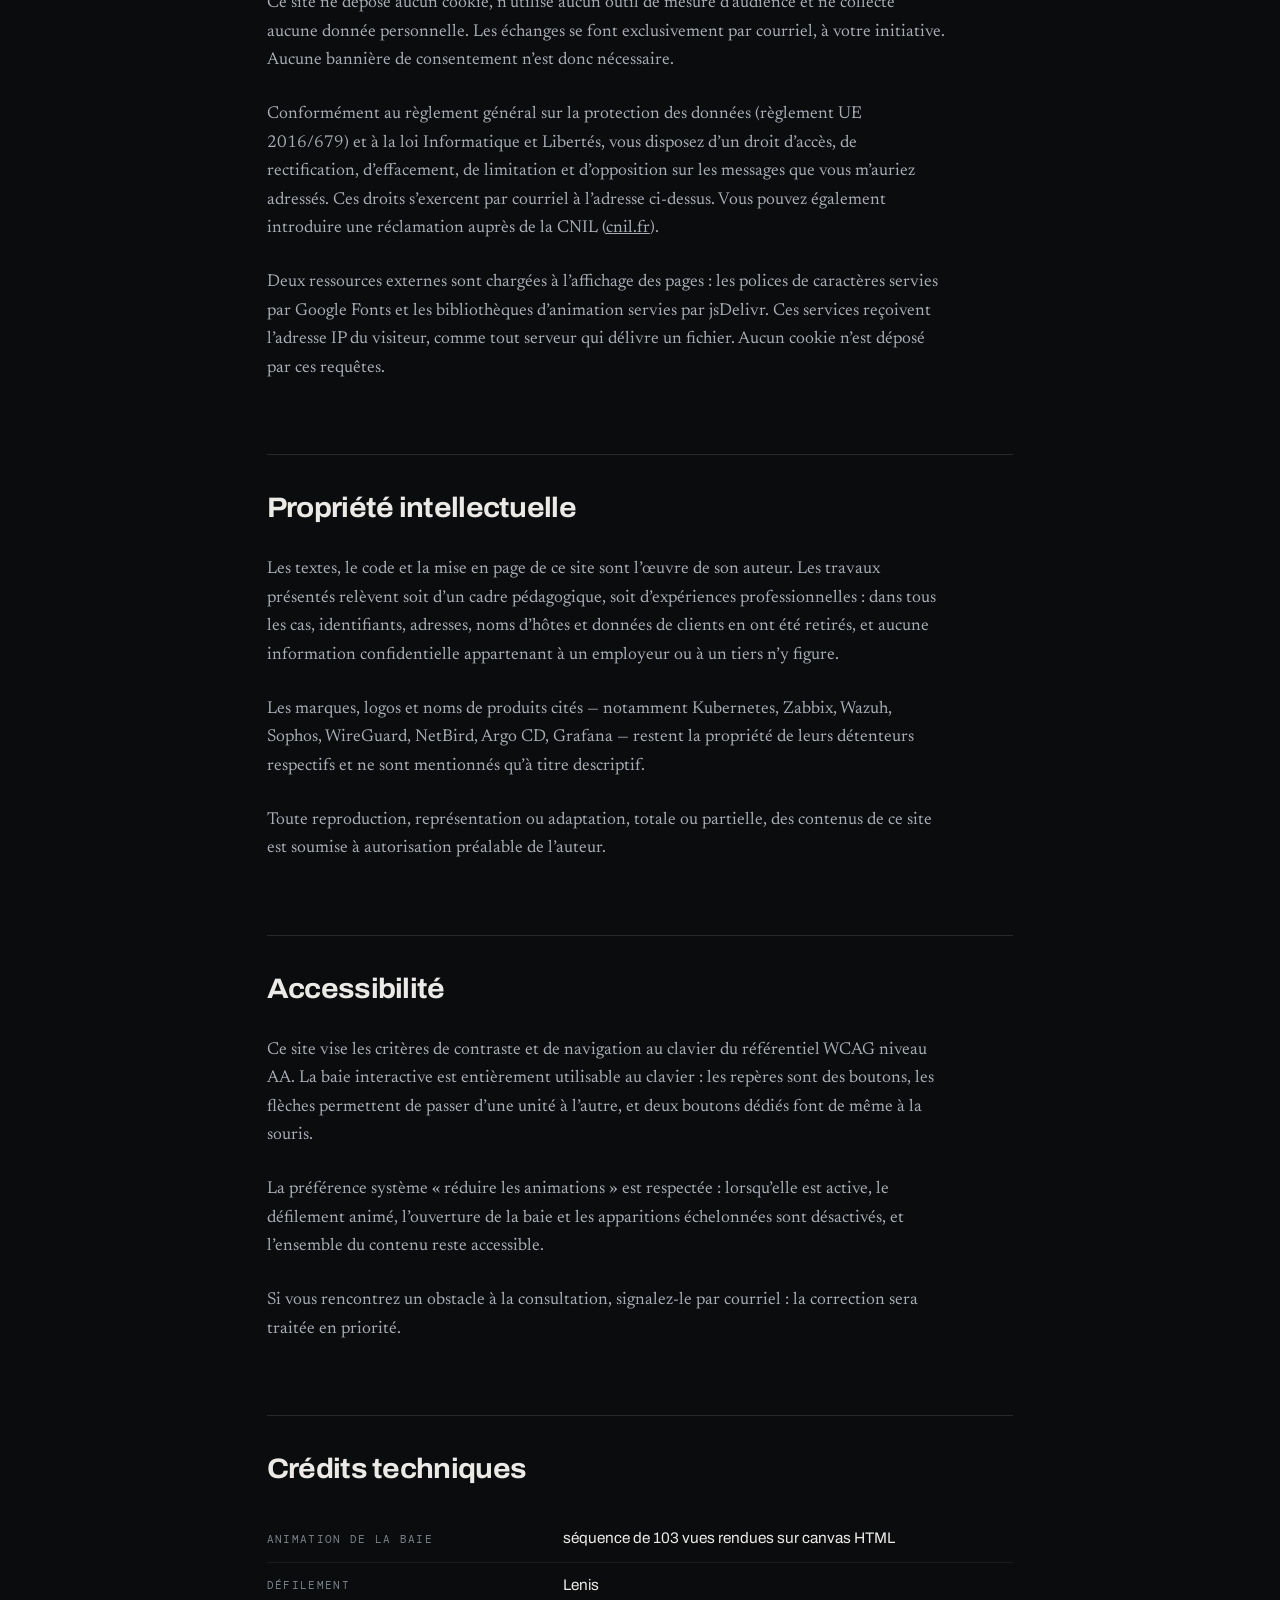
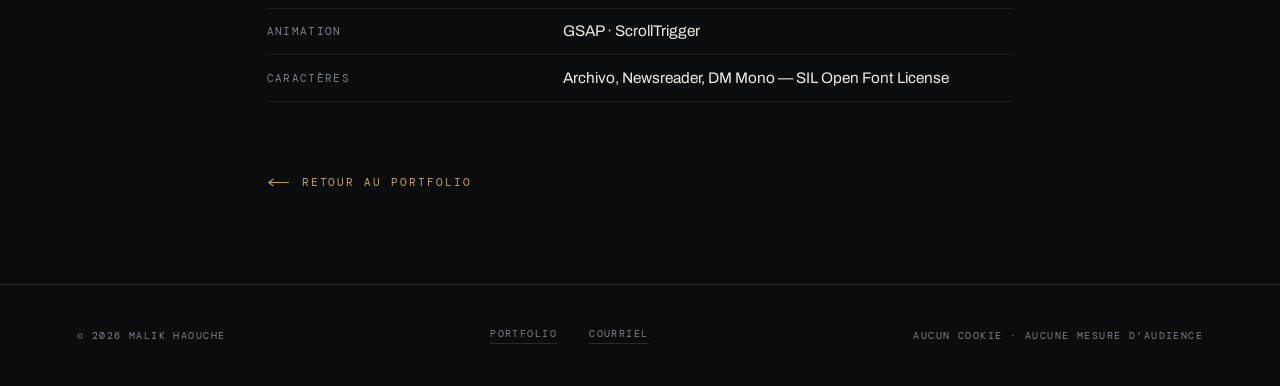
==== commit d0df7ebb: "chore: serveur de dev en écoute locale, retrait d'un commentaire de travail Co-Authored-By: Claude O" ====
--- a/mentions-legales.html
+++ b/mentions-legales.html
@@ -50,8 +50,6 @@
     </p>
   </section>
 
-  <!-- À CORRIGER SI VOUS N'HÉBERGEZ PAS SUR VERCEL : la loi impose de
-       nommer l'hébergeur réel, avec sa raison sociale et son adresse. -->
   <section class="legal-block" id="hebergement">
     <h2>Hébergement</h2>
     <dl class="legal-rows">
@@ -131,8 +129,8 @@
       de même à la souris.
     </p>
     <p>
-      La préférence système « réduire les animations » est respectée : lorsque
-      elle est active, le défilement animé, l’ouverture de la baie et les
+      La préférence système « réduire les animations » est respectée : lorsqu’elle
+      est active, le défilement animé, l’ouverture de la baie et les
       apparitions échelonnées sont désactivés, et l’ensemble du contenu reste
       accessible.
     </p>
--- a/css/style.css
+++ b/css/style.css
@@ -31,7 +31,10 @@
   --brass:     #C9A24E;
   --brass-dim: rgba(201, 162, 78, .32);
 
-  --marquee:   rgba(236, 234, 230, .055);
+  /* Remonté de .055 : la bande passe DEVANT la baie (z-index 15 contre
+     10), et à 5,5 % les lettres qui la croisaient perdaient tout contraste
+     — le milieu de la phrase disparaissait. */
+  --marquee:   rgba(236, 234, 230, .1);
   --ghost:     rgba(236, 234, 230, .035);
   --hot-bg:    rgba(11, 12, 14, .55);
   --hot-line:  rgba(236, 234, 230, .45);
@@ -46,11 +49,42 @@
   --font-mono:    'DM Mono', ui-monospace, 'SFMono-Regular', Menlo, monospace;
 
   --ease: cubic-bezier(.16, 1, .3, 1);
+
+  /* ── Géométrie de la scène ──
+     La baie est dimensionnée par la HAUTEUR de la fenêtre (96vh au ratio
+     716/1280), alors que le texte des couloirs était calé sur la LARGEUR.
+     Sur un écran large et court, la baie devient étroite et centrée
+     pendant que le texte reste collé au bord gauche : un vide énorme
+     s'ouvre entre les deux. Ces variables donnent au texte la même
+     référence qu'à la baie, pour qu'il la suive au lieu de la fuir. */
+  --rack-w: min(calc(96vh * 716 / 1280), 92vw);
+  --corridor-gap: clamp(1.6rem, 3.4vw, 5rem);
+  --page-pad: clamp(1.4rem, 6vw, 6.5rem);
+
+  /* Voile de lecture des sections sur petit écran, défini une fois :
+     il sert au texte des chapitres comme aux repères chiffrés. */
+  --veil: linear-gradient(to bottom,
+    rgba(var(--scrim), 0) 0%,
+    rgba(var(--scrim), .86) 20%,
+    rgba(var(--scrim), .96) 42%,
+    rgba(var(--scrim), .99) 100%);
 }
 
 * { box-sizing: border-box; }
 
-html { -webkit-text-size-adjust: 100%; background: var(--bg); }
+/* `clip` plutôt que `hidden`, et sur les DEUX éléments.
+
+   `hidden` sur le seul `body` se propage à la fenêtre, ce qui marche en
+   théorie mais laisse plusieurs navigateurs mobiles considérer la page
+   comme plus large qu'elle ne l'est. `clip` coupe le débordement sans
+   créer de conteneur de défilement — donc sans casser le `position:
+   sticky` de la baie. La ligne `hidden` reste en repli. */
+html {
+  -webkit-text-size-adjust: 100%;
+  background: var(--bg);
+  overflow-x: hidden;
+  overflow-x: clip;
+}
 
 body {
   margin: 0;
@@ -60,6 +94,7 @@
   font-size: 16px;
   line-height: 1.5;
   overflow-x: hidden;
+  overflow-x: clip;
   -webkit-font-smoothing: antialiased;
 }
 
@@ -99,6 +134,23 @@
   color: var(--brass);
 }
 
+/* Le numéro de section, sorti du texte pour pouvoir être composé à part.
+   Il était noyé dans le libellé (« 001 / Le châssis », tout en mono à
+   .68rem) et ne se voyait pas. */
+.section-num {
+  display: inline-block;
+  margin-right: .85em;
+  font-family: var(--font-display);
+  font-variation-settings: 'wdth' 112;
+  font-weight: 700;
+  font-size: 1.85em;
+  line-height: 1;
+  letter-spacing: -.02em;
+  font-variant-numeric: tabular-nums;
+  vertical-align: -.14em;
+  color: var(--brass);
+}
+
 .section-heading {
   margin: .55em 0 .5em;
   font-family: var(--font-display);
@@ -107,8 +159,26 @@
   font-size: clamp(2.1rem, 3.5vw, 4.1rem);
   line-height: .98;
   letter-spacing: -.028em;
-  text-wrap: balance;
+  /* `balance` égalise la longueur des lignes — et pour y arriver, il les
+     RACCOURCIT toutes. Sur une colonne large, où le titre tient en une ou
+     deux lignes, c'est ce qu'on veut. Sur un téléphone, où le même titre
+     en fait trois ou quatre, chaque ligne se retrouve nettement plus
+     courte que le cadre : le texte paraît collé à gauche, avec une bande
+     vide sur toute la hauteur à droite. C'était le défaut constaté.
+
+     Par défaut, les lignes remplissent donc la largeur. `pretty` se
+     contente d'éviter un dernier mot seul, sans rien raccourcir ; là où
+     il n'est pas connu, la déclaration est ignorée et `normal` reste. */
+  text-wrap: normal;
+  text-wrap: pretty;
   color: var(--fg);
+}
+
+/* `balance` n'est rétabli que là où la colonne est assez large pour que
+   le titre tienne en peu de lignes — c'est-à-dire la mise en page en
+   couloirs, sur une fenêtre en paysage. */
+@media (min-width: 1181px) and (min-aspect-ratio: 3/2) {
+  .section-heading { text-wrap: balance; }
 }
 
 .section-body {
@@ -417,10 +487,18 @@
   position: absolute;
   top: 50%;
   left: 50%;
-  transform: translate(-50%, -50%);
+  /* `--stage-scale` est pilotée au défilement : l'agrandissement doit
+     rester ici, à l'intérieur du cadre qui découpe, et non sur le cadre
+     lui-même qui a la taille de la fenêtre. */
+  transform: translate(-50%, -50%) scale(var(--stage-scale, 1));
   height: 96vh;
   width: auto;
   aspect-ratio: 716 / 1280;
+  /* Garde-fou : la scène est dimensionnée par la hauteur, donc sur une
+     fenêtre très haute et étroite — un téléphone en « mode bureau », par
+     exemple — sa largeur dépassait celle de la fenêtre et la baie se
+     retrouvait rognée par `.canvas-wrap`. Sans effet en paysage. */
+  max-width: 96vw;
   /* Le fond de la vidéo (#0E0F14 → #3B383E) est celui de la page : un
      simple fondu des bords suffit à l'y poser, sans halo ni voile. */
   mask-image:
@@ -478,15 +556,28 @@
   font-family: var(--font-display);
   font-variation-settings: 'wdth' 120;
   font-weight: 800;
-  /* Assez petit pour qu'un cycle entier tienne à l'écran : à 10vw on
-     ne lisait qu'un fragment de la phrase. */
+  /* Valeur de repli seulement. La taille réelle est mesurée puis posée en
+     ligne par `initMarquees()` : une taille en vw ne peut pas savoir
+     combien de place prend « Systèmes · Réseaux · Sécurité · » dans la
+     police réellement chargée, et c'est pour ça qu'à 5,4vw on n'en lisait
+     qu'un fragment. Le script dimensionne la phrase pour qu'un cycle
+     entier tienne à l'écran, dans n'importe quel format. */
   font-size: 5.4vw;
   line-height: 1;
   letter-spacing: -.01em;
   text-transform: uppercase;
+  /* Lettres creuses plutôt que pleines. La bande passe devant la baie
+     (z-index 15 contre 10) : un aplat à faible opacité disparaissait dès
+     qu'il croisait une partie claire de la scène — c'est le milieu de la
+     phrase qu'on ne voyait plus. Un contour tient sur les deux fonds à la
+     fois, tout en restant aussi discret qu'un aplat. */
   color: var(--marquee);
+  -webkit-text-stroke: 1px rgba(236, 234, 230, .2);
   will-change: transform;
 }
+/* Un seul exemplaire, jamais dupliqué : voir le défilement borné dans
+   `initMarquees()`. */
+.marquee-item { display: inline-block; white-space: nowrap; }
 .marquee-wrap.off { visibility: hidden; }
 
 /* ═══════════════════════ SECTIONS DE SCROLL ═══════════════════════ */
@@ -505,44 +596,39 @@
 }
 .scroll-section a { pointer-events: auto; }
 
-/* Zones latérales : la baie occupe le tiers central de l'écran. */
-.align-left  { padding-left: 6vw;  padding-right: 66vw; }
-.align-right { padding-left: 66vw; padding-right: 6vw; text-align: right; }
+/* Zones latérales : la baie occupe le centre, le texte vit dans les
+   couloirs qu'elle laisse de part et d'autre.
+
+   Le bord intérieur du couloir est calculé à partir de la baie elle-même
+   (`--rack-w`), pas d'un pourcentage de la largeur : les deux restent
+   solidaires quelle que soit la forme de la fenêtre. Le `min(…, 72vw)`
+   garantit qu'il reste toujours au moins ~28vw de couloir, même quand la
+   baie devient très large par rapport à la fenêtre.
+
+   Le bloc est ensuite CENTRÉ dans son couloir (`margin-inline: auto`) au
+   lieu d'être plaqué au bord de l'écran : c'est ce qui corrigeait le
+   texte « trop à gauche » sur les écrans larges et courts, où le couloir
+   fait plusieurs centaines de pixels de plus que le texte. */
+.align-left {
+  padding-left: var(--page-pad);
+  padding-right: min(calc(50vw + var(--rack-w) / 2 + var(--corridor-gap)), 72vw);
+}
+.align-right {
+  padding-left: min(calc(50vw + var(--rack-w) / 2 + var(--corridor-gap)), 72vw);
+  padding-right: var(--page-pad);
+  text-align: right;
+}
+/* Largeur en rem, pas en `ch` : le `ch` se mesure sur la police du
+   conteneur, pas sur celle du titre, et donnait une colonne bien trop
+   étroite pour les grands titres. */
 .align-left  .section-inner,
-.align-right .section-inner { max-width: 30vw; }
+.align-right .section-inner { max-width: min(100%, 38rem); margin-inline: auto; }
 .align-right .section-body { margin-left: auto; }
 
-/* Fenêtre peu large : la baie prend proportionnellement plus de place. */
-@media (max-aspect-ratio: 3/2) {
-  .align-left  { padding-right: 70vw; }
-  .align-right { padding-left: 70vw; }
-  .align-left .section-inner,
-  .align-right .section-inner { max-width: 26vw; }
-}
-
-.cta-button {
-  display: inline-flex;
-  align-items: center;
-  gap: .9rem;
-  margin-top: 2.4rem;
-  padding: .95rem 1.7rem;
-  border: 1px solid var(--brass);
-  border-radius: 999px;
-  font-family: var(--font-mono);
-  font-size: .7rem;
-  letter-spacing: .18em;
-  text-transform: uppercase;
-  text-decoration: none;
-  color: var(--brass);
-  transition: background .45s var(--ease), color .45s var(--ease);
-}
-.cta-button:hover { background: var(--brass); color: var(--hot-fg); }
-.cta-button svg { transition: transform .45s var(--ease); }
-.cta-button:hover svg { transform: translateX(5px); }
-
 /* ─── Repères chiffrés ─── */
 
-.section-stats { flex-direction: column; justify-content: center; padding: 0 6vw; }
+.section-stats { flex-direction: column; justify-content: center; padding: 0 var(--page-pad); }
+.stats-inner { width: 100%; }
 .stats-head { width: 100%; max-width: 1400px; margin: 0 auto 3.5rem; }
 
 .stats-grid {
@@ -554,21 +640,78 @@
   gap: 3vw;
 }
 .stat {
+  position: relative;
   display: flex;
   flex-direction: column;
   gap: .8rem;
   padding-top: 1.4rem;
-  border-top: 1px solid var(--rule);
-}
+}
+/* Le filet du haut est un élément à part, et non un `border-top`, pour
+   pouvoir se tracer de gauche à droite quand la section entre. Un
+   `border` ne s'anime pas ; une barre en `scaleX`, si. Elle est pilotée
+   par une classe posée sur la section, donc identique dans tous les
+   formats — c'est l'animation qui manquait aux repères chiffrés. */
+.stat::before {
+  content: '';
+  position: absolute;
+  top: 0;
+  left: 0;
+  width: 100%;
+  height: 1px;
+  background: var(--rule);
+  transform: scaleX(0);
+  transform-origin: left center;
+  transition: transform 1s var(--ease);
+}
+.section-stats.lit .stat::before { transform: scaleX(1); }
+.section-stats .stat:nth-child(2)::before { transition-delay: .12s; }
+.section-stats .stat:nth-child(3)::before { transition-delay: .24s; }
+.section-stats .stat:nth-child(4)::before { transition-delay: .36s; }
 .stat-number {
+  /* Une ligne de fenêtres à chiffres, pas un simple texte : chaque chiffre
+     roule dans la sienne. Voir `buildCounters()`. */
+  display: flex;
+  align-items: flex-start;
+  /* Les cellules sont plus hautes que le cadratin pour contenir le glyphe
+     entier ; on rattrape ce surplus ici pour que le bloc garde la même
+     assise qu'avant, entre le filet et le libellé. */
+  margin: -.09em 0;
   font-family: var(--font-display);
   font-variation-settings: 'wdth' 112;
   font-weight: 700;
   font-size: clamp(3rem, 6.6vw, 7rem);
-  line-height: .9;
+  line-height: 1;
   letter-spacing: -.04em;
   font-variant-numeric: tabular-nums;
   color: var(--brass);
+}
+/* Hauteur d'une cellule, et donc de la fenêtre.
+
+   Surtout pas `1em`. À `line-height: 1`, la zone de texte d'Archivo mesure
+   ~1,084 em : le chiffre débordait de 4 px au-dessus et au-dessous de sa
+   cellule, et la fenêtre laissait voir une tranche des chiffres voisins —
+   deux demi-chiffres empilés au lieu d'un seul. La cellule doit contenir
+   le glyphe entier, pas seulement son cadratin.
+
+   Toute police a son propre débord : en changeant de police, mesurer la
+   zone de texte réelle avant de retoucher cette valeur. */
+:root { --digit-cell: 1.18em; }
+
+/* La fenêtre ne laisse voir qu'un caractère de la colonne à la fois. */
+.stat-digit {
+  display: block;
+  height: var(--digit-cell);
+  overflow: hidden;
+}
+.stat-digit-track { display: block; will-change: transform; }
+/* Hauteur identique à celle de la fenêtre : c'est ce qui permet de viser
+   une cellule en pourcentage plutôt qu'en pixels. Le `line-height` égal
+   centre le glyphe dans sa cellule. */
+.stat-digit-cell,
+.stat-fixed {
+  display: block;
+  height: var(--digit-cell);
+  line-height: var(--digit-cell);
 }
 .stat-label {
   font-family: var(--font-mono);
@@ -1432,6 +1575,97 @@
 
 /* ═══════════════════════════ RESPONSIVE ═══════════════════════════ */
 
+/* ─── Traversée sur grand écran ───
+
+   Sur téléphone, le texte des sections repose sur un voile pleine largeur
+   et occupe l'écran : il s'impose de lui-même. Sur ordinateur il vit dans
+   un couloir, à même la vidéo, et le numéro de section y était noyé dans
+   une ligne de mono de .68rem — on ne le voyait pas.
+
+   Un voile local avait été essayé derrière le bloc : à même la scène, il
+   se lisait comme un rectangle aux bords nets, exactement le défaut qu'on
+   avait mis du temps à effacer sur la vidéo. Le couloir est déjà sombre,
+   le texte s'y lit ; c'est donc la composition du repère, et elle seule,
+   qui lui donne sa présence. */
+@media (min-width: 821px) {
+  /* Le numéro passe au-dessus du nom et prend sa vraie taille : c'est lui
+     qui donne le repère dans la traversée. */
+  .scroll-section .section-num {
+    display: block;
+    margin: 0 0 .5rem;
+    padding-top: .9rem;
+    border-top: 1px solid var(--brass-dim);
+    /* Borné par la HAUTEUR autant que par la largeur : sur un portable
+       court (1440 × 700), un chiffre calé sur la seule largeur ajoutait
+       assez de hauteur au bloc pour en pousser la dernière ligne hors de
+       l'écran. */
+    font-size: clamp(2.1rem, min(3.4vw, 5vh), 3.8rem);
+  }
+  .scroll-section .section-label {
+    font-size: .72rem;
+    letter-spacing: .24em;
+    color: var(--fg-2);
+  }
+}
+
+/* ─── Très grands écrans ───
+
+   Les blocs de texte ont une largeur de lecture maximale : au-delà d'une
+   soixantaine de caractères par ligne, on ne lit plus, on décroche. Ils
+   cessent donc de grandir vers 1 200 px… dans un cadre qui, lui, va
+   jusqu'à 1 560. Le vide se creusait alors entièrement à DROITE, et toute
+   la page semblait poussée vers la gauche.
+
+   On recentre donc le cadre de ces blocs sur leur largeur réellement
+   utile : la place en trop repart en marges, également des deux côtés.
+   Les grilles qui savent quoi faire de la largeur — les quatre piliers,
+   l'explorateur de la baie — gardent le cadre large. */
+@media (min-width: 1700px) {
+  .chapter-head,
+  .timeline-wrap,
+  .langs-strip,
+  .works,
+  .repos { max-width: 1240px; margin-inline: auto; }
+  .chapter-head { margin-bottom: 6vh; }
+}
+
+/* ─── Le texte en couloir suppose une fenêtre en paysage ───
+
+   C'est la baie verticale qui libère les deux couloirs : la largeur qu'ils
+   laissent au texte se déduit de la HAUTEUR de la fenêtre. Dès que celle-ci
+   approche du carré ou bascule en portrait, les couloirs se referment.
+   Mesuré, en gardant la mise en page en couloirs :
+
+   | fenêtre                | rapport | colonne | vide à droite |
+   |------------------------|---------|---------|---------------|
+   | 1920 × 1080            |  1,78   |  501 px |               |
+   | 1440 × 900             |  1,60   |  343 px |               |
+   | 1200 × 900             |  1,33   |  264 px |     381 px    |
+   | téléphone en paysage   |  2,22   |  261 px |     378 px    |
+   | téléphone « mode bureau » | 0,45 |  216 px |  la baie déborde |
+
+   En dessous de 3/2, le texte s'entasse dans une colonne trop étroite,
+   collé à gauche, avec un grand vide de l'autre côté. Le seul garde-fou
+   était un seuil de LARGEUR (820 px) : il ne voyait donc ni le téléphone
+   en paysage, ni le téléphone en « mode bureau » (où le navigateur annonce
+   ~980 px de large), ni une fenêtre d'ordinateur presque carrée.
+
+   Sous ce rapport, on repasse donc au texte pleine largeur sur voile,
+   comme sur téléphone. Au-dessus, rien ne change. */
+@media (max-aspect-ratio: 3/2) {
+  .scroll-section { padding: 0 !important; text-align: left; }
+  .align-left  .section-inner,
+  .align-right .section-inner { max-width: none; margin-inline: 0; }
+  .section-inner {
+    width: 100%;
+    padding: 22vh 6vw 8vh;
+    background: var(--veil);
+  }
+  .align-right .section-body { margin-left: 0; }
+  .section-stats { justify-content: flex-end; padding: 0; }
+  .stats-inner { padding: 18vh 6vw 8vh; }
+}
+
 @media (max-width: 1180px) {
   .rack-explorer { grid-template-columns: 1fr; gap: 5vh; }
   .rack-stage { position: static; }
@@ -1477,12 +1711,15 @@
   .section-inner {
     width: 100%;
     padding: 24vh 6vw 8vh;
-    background: linear-gradient(to bottom,
-      rgba(var(--scrim), 0) 0%,
-      rgba(var(--scrim), .86) 20%,
-      rgba(var(--scrim), .96) 42%,
-      rgba(var(--scrim), .99) 100%);
+    background: var(--veil);
   }
+  /* Les repères chiffrés passent par la même enveloppe que le reste :
+     avant, la section n'en avait pas et le `padding: 0 !important`
+     ci-dessus lui retirait ses marges — les chiffres se retrouvaient
+     coupés au bord gauche de l'écran, sans fond lisible. */
+  .section-stats { justify-content: flex-end; }
+  .stats-inner { padding: 20vh 6vw 8vh; }
+  .stats-head { margin-bottom: 2.4rem; }
   .align-right .section-body { margin-left: 0; }
   .section-heading { font-size: clamp(1.9rem, 8vw, 2.7rem); }
   .section-body { max-width: none; }
@@ -1501,7 +1738,8 @@
         rgba(34, 37, 45, 0) 100%),
       var(--bg);
   }
-  .marquee-text { font-size: 11vw; }
+  /* Plus de taille imposée ici : `initMarquees()` mesure la phrase et la
+     cale sur la largeur réelle, écran par écran. */
 
   .chapter { padding: 9vh 6vw; }
   .chapter-alt { padding-left: 6vw; padding-right: 6vw; }
@@ -1529,6 +1767,11 @@
      proches sur la baie restent à ~88 px l'un de l'autre une fois
      convertis en pixels à cette largeur — aucun risque de chevauchement. */
   .hotspot { width: 44px; height: 44px; font-size: .62rem; }
+  /* Le halo du cadre déborde de 30 % de sa largeur de chaque côté. Sur un
+     téléphone, cela fait ~109 px hors de l'écran : la page devenait plus
+     large que la fenêtre, et il fallait dézoomer pour en voir le bout.
+     Resserré à ce que la marge de page peut absorber. */
+  .rack-frame::before { inset: -10% -6%; }
   .legal-page { padding-top: 15vh; }
   .legal-rows > div { grid-template-columns: 1fr; gap: .3rem; }
 }
@@ -1543,5 +1786,6 @@
   }
   .reveal { opacity: 1; transform: none; }
   .canvas-wrap { opacity: 1; transform: none; }
+  .stat::before { transform: scaleX(1); }
   .scroll-cue svg, .availability i, .tl-badge i { animation: none; }
 }
